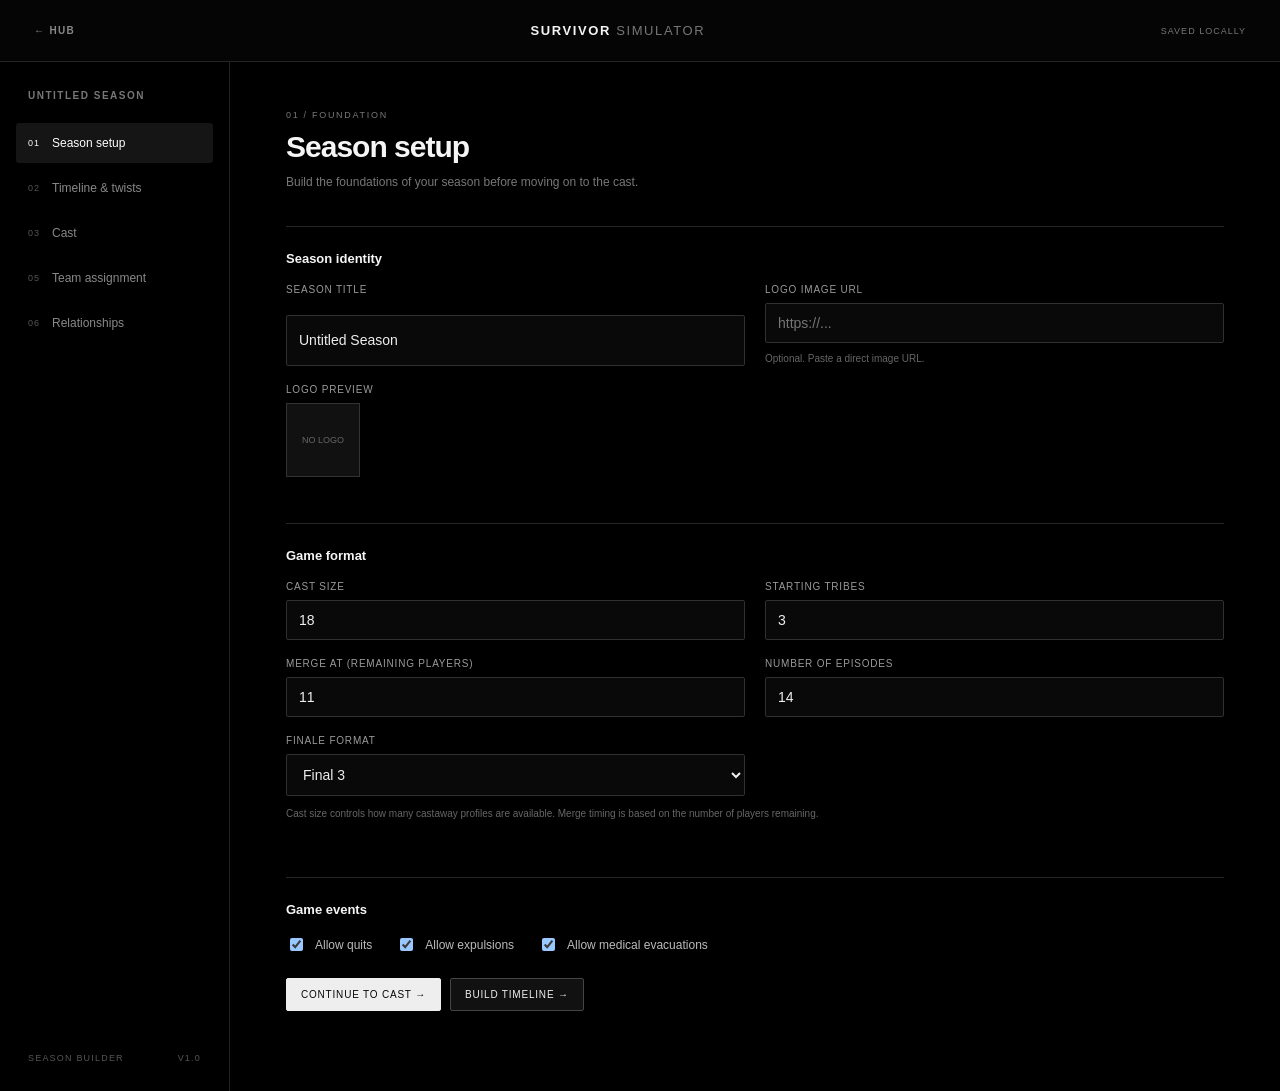
==== survivor/index.html @ be2904bc "Remove archetype editor navigation" ====
<!doctype html>
<html lang="en">
<head>
  <meta charset="utf-8">
  <meta name="viewport" content="width=device-width, initial-scale=1">
  <meta name="theme-color" content="#000000"> 
  <title>Survivor Simulator</title>
  <link rel="stylesheet" href="styles.css">
</head>
<body>
  <div class="app-shell">
    <header class="topbar">
      <a class="back-link" href="../index.html">← HUB</a>
      <div class="brand">SURVIVOR <span>SIMULATOR</span></div>
      <div class="save-state" id="save-state">SAVED LOCALLY</div>
    </header>
    <div class="workspace">
      <aside class="sidebar">
        <div class="season-mini" id="season-mini">NEW SEASON</div>
        <nav id="navigation" aria-label="Season setup">
          <button class="nav-item active" data-page="setup"><span>01</span> Season setup</button>
          <button class="nav-item" data-page="timeline"><span>02</span> Timeline & twists</button>
          <button class="nav-item" data-page="cast"><span>03</span> Cast</button>
          <button class="nav-item" data-page="teams"><span>05</span> Team assignment</button>
          <button class="nav-item" data-page="relationships"><span>06</span> Relationships</button>
        </nav>
        <div class="sidebar-foot">SEASON BUILDER <span>V1.0</span></div>
      </aside>
      <main class="main-content">
        <div id="page-content"></div>
      </main>
    </div>
  </div>
  <script src="app.js"></script>
</body>
</html>
---- survivor/styles.css ----
*{box-sizing:border-box} :root{color-scheme:dark;font-family:Arial,Helvetica,sans-serif;background:#000;color:#f5f5f5;font-synthesis:none}  body{margin:0;min-height:100vh;background:#000;color:#f5f5f5;font-size:14px}button,input,select,textarea{font:inherit}button{cursor:pointer}.app-shell{min-height:100vh}.topbar{height:62px;border-bottom:1px solid #242424;display:flex;align-items:center;justify-content:space-between;padding:0 34px;position:sticky;top:0;background:#050505;z-index:5}.back-link{color:#888;text-decoration:none;font-size:10px;letter-spacing:1.3px;font-weight:700}.back-link:hover{color:#fff}.brand{font-weight:800;letter-spacing:1.6px;font-size:13px}.brand span{color:#777;font-weight:500}.save-state{font-size:9px;letter-spacing:1px;color:#777}.workspace{display:grid;grid-template-columns:230px minmax(0,1fr);min-height:calc(100vh - 62px)}.sidebar{border-right:1px solid #222;padding:28px 16px;display:flex;flex-direction:column;min-height:calc(100vh - 62px)}.season-mini{padding:0 12px 22px;color:#777;font-size:10px;letter-spacing:1.5px;font-weight:700;overflow-wrap:anywhere}#navigation{display:grid;gap:5px}.nav-item{border:0;background:transparent;color:#888;text-align:left;padding:13px 12px;font-size:12px;display:flex;align-items:center;gap:12px;border-radius:3px}.nav-item span{font-size:9px;color:#555;letter-spacing:1px}.nav-item:hover,.nav-item.active{background:#151515;color:#fff}.nav-item.active span{color:#fff}.sidebar-foot{margin-top:auto;padding:24px 12px 0;color:#555;font-size:9px;letter-spacing:1.2px;display:flex;justify-content:space-between}.main-content{width:min(100%,1100px);padding:48px 56px 80px;margin:0 auto}.page-heading{display:flex;justify-content:space-between;align-items:flex-end;gap:20px;margin-bottom:34px}.eyebrow{font-size:9px;letter-spacing:1.7px;color:#777;text-transform:uppercase;margin-bottom:10px}.page-heading h1{font-size:30px;letter-spacing:-1px;margin:0;font-weight:700}.page-heading p{color:#777;margin:9px 0 0;font-size:12px;line-height:1.6}.section{border-top:1px solid #252525;padding:24px 0;margin-top:22px}.section-head{display:flex;justify-content:space-between;align-items:center;gap:16px;margin-bottom:18px}.section-head h2{font-size:13px;margin:0;font-weight:700}.section-head p{font-size:11px;color:#777;margin:5px 0 0}.field-grid{display:grid;grid-template-columns:repeat(2,minmax(0,1fr));gap:18px 20px}.field{display:grid;gap:8px;min-width:0}.field.full{grid-column:1/-1}.field label,.field-label{font-size:10px;letter-spacing:.8px;color:#999;text-transform:uppercase}.field input,.field select,.field textarea,.inline-input{width:100%;background:#090909;border:1px solid #303030;border-radius:2px;padding:11px 12px;color:#eee;outline:none;min-width:0}.field input:focus,.field select:focus,.field textarea:focus,.inline-input:focus{border-color:#888}.field input[type=checkbox]{width:15px;height:15px;accent-color:#fff}.field textarea{min-height:78px;resize:vertical}.hint{color:#666;font-size:10px;line-height:1.5}.check-row{display:flex;align-items:center;gap:9px;color:#bbb;font-size:12px}.check-list{display:flex;flex-wrap:wrap;gap:16px 24px}.btn{border:1px solid #444;background:#111;color:#eee;padding:10px 14px;border-radius:2px;font-size:10px;letter-spacing:.8px;text-transform:uppercase}.btn:hover{background:#222;border-color:#777}.btn.primary{background:#eee;color:#080808;border-color:#eee}.btn.primary:hover{background:#ccc}.btn.subtle{background:transparent;color:#aaa}.btn.danger{color:#d0a0a0;border-color:#553333}.btn:disabled{opacity:.35;cursor:not-allowed}.button-row{display:flex;gap:9px;flex-wrap:wrap}.stat-grid{display:grid;grid-template-columns:repeat(4,minmax(0,1fr));gap:10px}.stat-card{border:1px solid #292929;background:#090909;padding:13px}.stat-card strong{display:block;font-size:20px;margin-bottom:5px}.stat-card span{font-size:9px;color:#777;letter-spacing:1px;text-transform:uppercase}.locked{border:1px dashed #333;color:#666;padding:15px;font-size:11px;display:flex;justify-content:space-between;align-items:center}.locked b{font-size:9px;letter-spacing:1px;color:#777}.episode-list{display:grid;gap:12px}.episode-card,.player-card,.alliance-card,.archetype-card{border:1px solid #292929;background:#080808;padding:18px}.episode-top{display:flex;justify-content:space-between;align-items:center;gap:15px;margin-bottom:14px}.episode-top strong{font-size:13px}.episode-top span{font-size:9px;color:#777;letter-spacing:1px}.twist-list{display:flex;flex-wrap:wrap;gap:7px;margin-top:12px}.twist-chip{font-size:10px;padding:7px 9px;border:1px solid #393939;color:#ccc;display:flex;align-items:center;gap:8px}.twist-chip button{border:0;background:none;color:#888;padding:0;font-size:13px}.cast-grid{display:grid;grid-template-columns:repeat(2,minmax(0,1fr));gap:12px}.player-card{min-width:0}.player-card-head{display:flex;justify-content:space-between;align-items:center;margin-bottom:14px}.player-card-head strong{font-size:12px}.player-fields{display:grid;grid-template-columns:1fr 1fr;gap:12px}.player-fields .field{gap:6px}.player-fields .field label{font-size:9px}.player-fields input,.player-fields select{padding:9px;font-size:11px}.player-preview{display:flex;align-items:center;gap:10px;margin-bottom:14px}.avatar{width:42px;height:42px;border:1px solid #333;background:#141414;object-fit:cover;border-radius:2px;display:grid;place-items:center;color:#666;font-size:10px}.player-preview small{color:#777;font-size:10px}.archetype-grid{display:grid;grid-template-columns:repeat(2,minmax(0,1fr));gap:12px}.archetype-card h3{font-size:13px;margin:0 0 7px}.archetype-card p{font-size:11px;line-height:1.5;color:#888;margin:0 0 12px}.class-tag{font-size:9px;letter-spacing:1px;color:#aaa;text-transform:uppercase}.stats{display:grid;grid-template-columns:repeat(4,1fr);gap:7px;margin-top:14px}.stat-input{display:grid;gap:5px}.stat-input label{font-size:8px;color:#777;text-transform:uppercase}.stat-input input{width:100%;background:#111;border:1px solid #333;color:#eee;padding:7px;font-size:10px}.team-grid{display:grid;grid-template-columns:repeat(3,minmax(0,1fr));gap:12px}.team-card{border:1px solid #292929;padding:15px;background:#090909}.team-swatch{height:7px;margin:-15px -15px 14px}.team-card .field{margin-top:10px}.team-card .field input{padding:9px;font-size:11px}.team-members{font-size:10px;color:#777;line-height:1.7;margin-top:10px}.team-preview{display:grid;grid-template-columns:repeat(3,minmax(0,1fr));gap:10px}.team-preview-item{padding:12px;background:#0a0a0a;border:1px solid #292929}.team-preview-item strong{display:block;font-size:11px;margin-bottom:7px}.team-preview-item span{font-size:10px;color:#888}.table-wrap{overflow-x:auto;border:1px solid #292929}.relationship-table{border-collapse:collapse;width:100%;min-width:600px}.relationship-table th,.relationship-table td{border-bottom:1px solid #252525;border-right:1px solid #252525;padding:9px;text-align:center;font-size:10px}.relationship-table th{color:#888;font-weight:600;background:#0b0b0b}.relationship-table th:first-child{text-align:left;position:sticky;left:0}.relationship-table td:first-child{text-align:left;color:#ddd;background:#080808;position:sticky;left:0}.relationship-table select{width:100%;min-width:95px;background:#111;border:1px solid #333;color:#ddd;padding:7px;font-size:10px}.alliance-list{display:grid;gap:12px}.alliance-card .field-grid{gap:12px}.member-strengths{display:grid;grid-template-columns:repeat(2,minmax(0,1fr));gap:9px;margin-top:12px}.member-strengths label{font-size:10px;color:#aaa;display:flex;align-items:center;justify-content:space-between;gap:8px}.member-strengths select{background:#111;border:1px solid #333;color:#eee;padding:7px}.empty-state{padding:28px;text-align:center;color:#666;border:1px dashed #333;font-size:11px}.inline-note{font-size:10px;color:#777;line-height:1.6}.logo-preview{width:74px;height:74px;border:1px solid #333;background:#111;display:grid;place-items:center;overflow:hidden;color:#666;font-size:9px}.logo-preview img{width:100%;height:100%;object-fit:cover}.hidden{display:none!important}@media(max-width:850px){.workspace{grid-template-columns:1fr}.sidebar{min-height:auto;border-right:0;border-bottom:1px solid #222;padding:14px}.season-mini,.sidebar-foot{display:none}#navigation{display:flex;overflow-x:auto;gap:5px}.nav-item{white-space:nowrap;padding:10px}.nav-item span{display:none}.main-content{padding:32px 22px 60px}.team-grid,.team-preview{grid-template-columns:repeat(2,minmax(0,1fr))}}@media(max-width:560px){.topbar{padding:0 16px}.main-content{padding:28px 16px 50px}.page-heading{align-items:flex-start;flex-direction:column}.page-heading h1{font-size:25px}.field-grid,.cast-grid,.archetype-grid{grid-template-columns:1fr}.field.full{grid-column:auto}.team-grid,.team-preview{grid-template-columns:1fr}.stat-grid{grid-template-columns:repeat(2,1fr)}.player-fields{grid-template-columns:1fr 1fr}.stats{grid-template-columns:repeat(2,1fr)}}
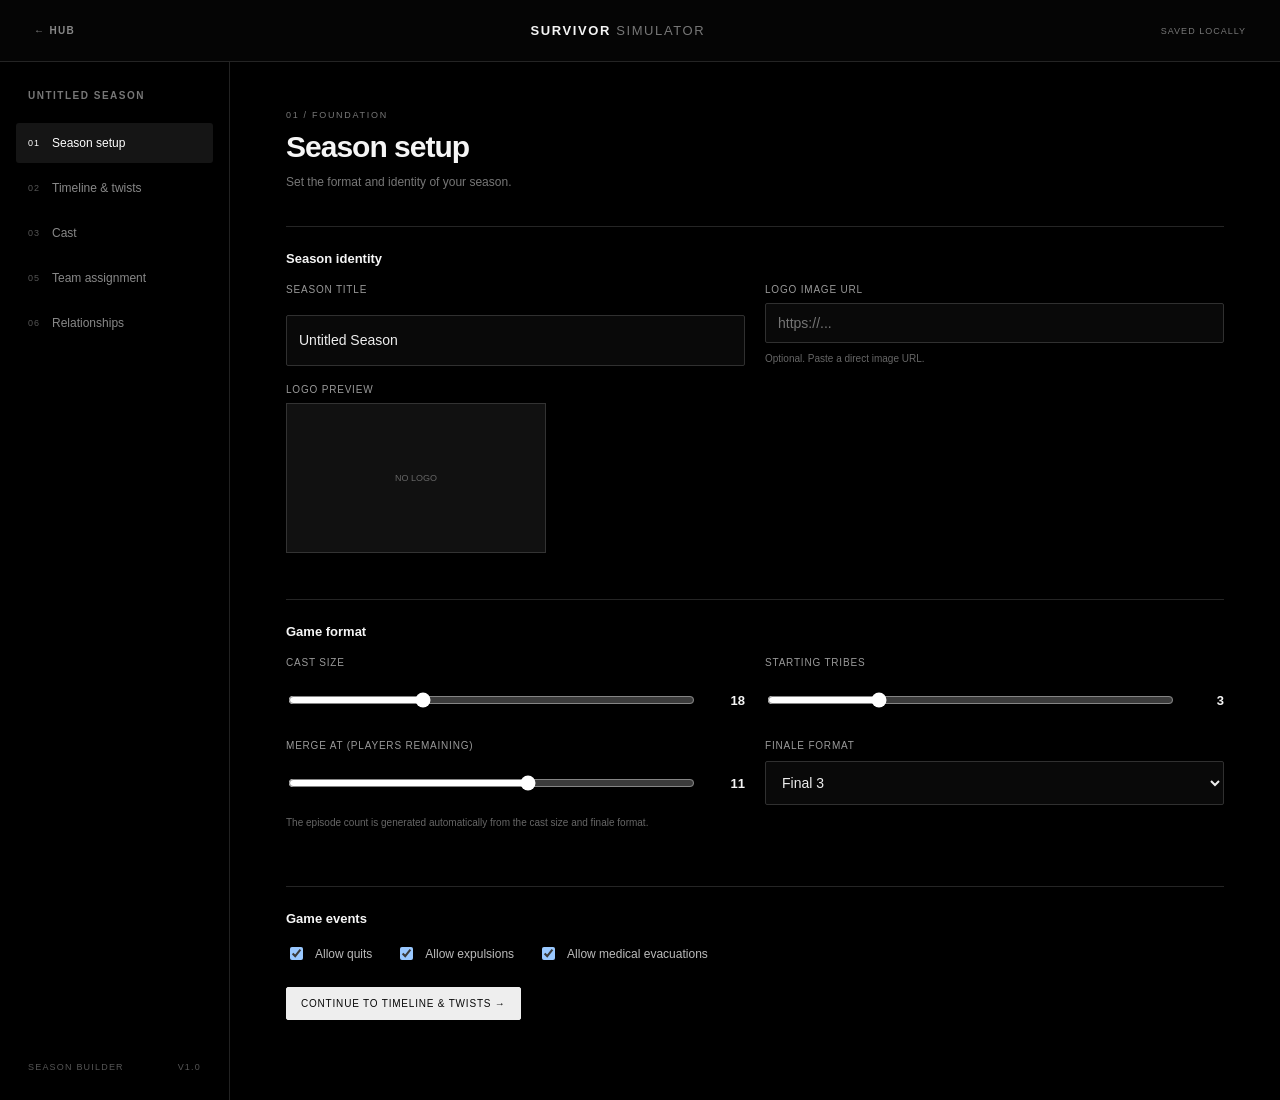
==== commit 6faf8af5: "Update index.html" ====
--- a/survivor/index.html
+++ b/survivor/index.html
@@ -1,5 +1,5 @@
 <!doctype html>
-<html lang="en">
+<html lang="en"> 
 <head>
   <meta charset="utf-8">
   <meta name="viewport" content="width=device-width, initial-scale=1">
--- a/survivor/styles.css
+++ b/survivor/styles.css
@@ -1 +1,5 @@
 *{box-sizing:border-box} :root{color-scheme:dark;font-family:Arial,Helvetica,sans-serif;background:#000;color:#f5f5f5;font-synthesis:none}  body{margin:0;min-height:100vh;background:#000;color:#f5f5f5;font-size:14px}button,input,select,textarea{font:inherit}button{cursor:pointer}.app-shell{min-height:100vh}.topbar{height:62px;border-bottom:1px solid #242424;display:flex;align-items:center;justify-content:space-between;padding:0 34px;position:sticky;top:0;background:#050505;z-index:5}.back-link{color:#888;text-decoration:none;font-size:10px;letter-spacing:1.3px;font-weight:700}.back-link:hover{color:#fff}.brand{font-weight:800;letter-spacing:1.6px;font-size:13px}.brand span{color:#777;font-weight:500}.save-state{font-size:9px;letter-spacing:1px;color:#777}.workspace{display:grid;grid-template-columns:230px minmax(0,1fr);min-height:calc(100vh - 62px)}.sidebar{border-right:1px solid #222;padding:28px 16px;display:flex;flex-direction:column;min-height:calc(100vh - 62px)}.season-mini{padding:0 12px 22px;color:#777;font-size:10px;letter-spacing:1.5px;font-weight:700;overflow-wrap:anywhere}#navigation{display:grid;gap:5px}.nav-item{border:0;background:transparent;color:#888;text-align:left;padding:13px 12px;font-size:12px;display:flex;align-items:center;gap:12px;border-radius:3px}.nav-item span{font-size:9px;color:#555;letter-spacing:1px}.nav-item:hover,.nav-item.active{background:#151515;color:#fff}.nav-item.active span{color:#fff}.sidebar-foot{margin-top:auto;padding:24px 12px 0;color:#555;font-size:9px;letter-spacing:1.2px;display:flex;justify-content:space-between}.main-content{width:min(100%,1100px);padding:48px 56px 80px;margin:0 auto}.page-heading{display:flex;justify-content:space-between;align-items:flex-end;gap:20px;margin-bottom:34px}.eyebrow{font-size:9px;letter-spacing:1.7px;color:#777;text-transform:uppercase;margin-bottom:10px}.page-heading h1{font-size:30px;letter-spacing:-1px;margin:0;font-weight:700}.page-heading p{color:#777;margin:9px 0 0;font-size:12px;line-height:1.6}.section{border-top:1px solid #252525;padding:24px 0;margin-top:22px}.section-head{display:flex;justify-content:space-between;align-items:center;gap:16px;margin-bottom:18px}.section-head h2{font-size:13px;margin:0;font-weight:700}.section-head p{font-size:11px;color:#777;margin:5px 0 0}.field-grid{display:grid;grid-template-columns:repeat(2,minmax(0,1fr));gap:18px 20px}.field{display:grid;gap:8px;min-width:0}.field.full{grid-column:1/-1}.field label,.field-label{font-size:10px;letter-spacing:.8px;color:#999;text-transform:uppercase}.field input,.field select,.field textarea,.inline-input{width:100%;background:#090909;border:1px solid #303030;border-radius:2px;padding:11px 12px;color:#eee;outline:none;min-width:0}.field input:focus,.field select:focus,.field textarea:focus,.inline-input:focus{border-color:#888}.field input[type=checkbox]{width:15px;height:15px;accent-color:#fff}.field textarea{min-height:78px;resize:vertical}.hint{color:#666;font-size:10px;line-height:1.5}.check-row{display:flex;align-items:center;gap:9px;color:#bbb;font-size:12px}.check-list{display:flex;flex-wrap:wrap;gap:16px 24px}.btn{border:1px solid #444;background:#111;color:#eee;padding:10px 14px;border-radius:2px;font-size:10px;letter-spacing:.8px;text-transform:uppercase}.btn:hover{background:#222;border-color:#777}.btn.primary{background:#eee;color:#080808;border-color:#eee}.btn.primary:hover{background:#ccc}.btn.subtle{background:transparent;color:#aaa}.btn.danger{color:#d0a0a0;border-color:#553333}.btn:disabled{opacity:.35;cursor:not-allowed}.button-row{display:flex;gap:9px;flex-wrap:wrap}.stat-grid{display:grid;grid-template-columns:repeat(4,minmax(0,1fr));gap:10px}.stat-card{border:1px solid #292929;background:#090909;padding:13px}.stat-card strong{display:block;font-size:20px;margin-bottom:5px}.stat-card span{font-size:9px;color:#777;letter-spacing:1px;text-transform:uppercase}.locked{border:1px dashed #333;color:#666;padding:15px;font-size:11px;display:flex;justify-content:space-between;align-items:center}.locked b{font-size:9px;letter-spacing:1px;color:#777}.episode-list{display:grid;gap:12px}.episode-card,.player-card,.alliance-card,.archetype-card{border:1px solid #292929;background:#080808;padding:18px}.episode-top{display:flex;justify-content:space-between;align-items:center;gap:15px;margin-bottom:14px}.episode-top strong{font-size:13px}.episode-top span{font-size:9px;color:#777;letter-spacing:1px}.twist-list{display:flex;flex-wrap:wrap;gap:7px;margin-top:12px}.twist-chip{font-size:10px;padding:7px 9px;border:1px solid #393939;color:#ccc;display:flex;align-items:center;gap:8px}.twist-chip button{border:0;background:none;color:#888;padding:0;font-size:13px}.cast-grid{display:grid;grid-template-columns:repeat(2,minmax(0,1fr));gap:12px}.player-card{min-width:0}.player-card-head{display:flex;justify-content:space-between;align-items:center;margin-bottom:14px}.player-card-head strong{font-size:12px}.player-fields{display:grid;grid-template-columns:1fr 1fr;gap:12px}.player-fields .field{gap:6px}.player-fields .field label{font-size:9px}.player-fields input,.player-fields select{padding:9px;font-size:11px}.player-preview{display:flex;align-items:center;gap:10px;margin-bottom:14px}.avatar{width:42px;height:42px;border:1px solid #333;background:#141414;object-fit:cover;border-radius:2px;display:grid;place-items:center;color:#666;font-size:10px}.player-preview small{color:#777;font-size:10px}.archetype-grid{display:grid;grid-template-columns:repeat(2,minmax(0,1fr));gap:12px}.archetype-card h3{font-size:13px;margin:0 0 7px}.archetype-card p{font-size:11px;line-height:1.5;color:#888;margin:0 0 12px}.class-tag{font-size:9px;letter-spacing:1px;color:#aaa;text-transform:uppercase}.stats{display:grid;grid-template-columns:repeat(4,1fr);gap:7px;margin-top:14px}.stat-input{display:grid;gap:5px}.stat-input label{font-size:8px;color:#777;text-transform:uppercase}.stat-input input{width:100%;background:#111;border:1px solid #333;color:#eee;padding:7px;font-size:10px}.team-grid{display:grid;grid-template-columns:repeat(3,minmax(0,1fr));gap:12px}.team-card{border:1px solid #292929;padding:15px;background:#090909}.team-swatch{height:7px;margin:-15px -15px 14px}.team-card .field{margin-top:10px}.team-card .field input{padding:9px;font-size:11px}.team-members{font-size:10px;color:#777;line-height:1.7;margin-top:10px}.team-preview{display:grid;grid-template-columns:repeat(3,minmax(0,1fr));gap:10px}.team-preview-item{padding:12px;background:#0a0a0a;border:1px solid #292929}.team-preview-item strong{display:block;font-size:11px;margin-bottom:7px}.team-preview-item span{font-size:10px;color:#888}.table-wrap{overflow-x:auto;border:1px solid #292929}.relationship-table{border-collapse:collapse;width:100%;min-width:600px}.relationship-table th,.relationship-table td{border-bottom:1px solid #252525;border-right:1px solid #252525;padding:9px;text-align:center;font-size:10px}.relationship-table th{color:#888;font-weight:600;background:#0b0b0b}.relationship-table th:first-child{text-align:left;position:sticky;left:0}.relationship-table td:first-child{text-align:left;color:#ddd;background:#080808;position:sticky;left:0}.relationship-table select{width:100%;min-width:95px;background:#111;border:1px solid #333;color:#ddd;padding:7px;font-size:10px}.alliance-list{display:grid;gap:12px}.alliance-card .field-grid{gap:12px}.member-strengths{display:grid;grid-template-columns:repeat(2,minmax(0,1fr));gap:9px;margin-top:12px}.member-strengths label{font-size:10px;color:#aaa;display:flex;align-items:center;justify-content:space-between;gap:8px}.member-strengths select{background:#111;border:1px solid #333;color:#eee;padding:7px}.empty-state{padding:28px;text-align:center;color:#666;border:1px dashed #333;font-size:11px}.inline-note{font-size:10px;color:#777;line-height:1.6}.logo-preview{width:74px;height:74px;border:1px solid #333;background:#111;display:grid;place-items:center;overflow:hidden;color:#666;font-size:9px}.logo-preview img{width:100%;height:100%;object-fit:cover}.hidden{display:none!important}@media(max-width:850px){.workspace{grid-template-columns:1fr}.sidebar{min-height:auto;border-right:0;border-bottom:1px solid #222;padding:14px}.season-mini,.sidebar-foot{display:none}#navigation{display:flex;overflow-x:auto;gap:5px}.nav-item{white-space:nowrap;padding:10px}.nav-item span{display:none}.main-content{padding:32px 22px 60px}.team-grid,.team-preview{grid-template-columns:repeat(2,minmax(0,1fr))}}@media(max-width:560px){.topbar{padding:0 16px}.main-content{padding:28px 16px 50px}.page-heading{align-items:flex-start;flex-direction:column}.page-heading h1{font-size:25px}.field-grid,.cast-grid,.archetype-grid{grid-template-columns:1fr}.field.full{grid-column:auto}.team-grid,.team-preview{grid-template-columns:1fr}.stat-grid{grid-template-columns:repeat(2,1fr)}.player-fields{grid-template-columns:1fr 1fr}.stats{grid-template-columns:repeat(2,1fr)}}
+
+/* Season builder refinements */
+.range-field{display:grid;gap:10px}.range-line{display:flex;align-items:center;gap:14px}.range-line input[type=range]{flex:1;min-width:0;accent-color:#fff}.range-value{min-width:34px;text-align:right;font-size:13px;font-weight:700}.logo-preview{width:min(100%,260px);height:150px;padding:8px}.logo-preview img{width:100%;height:100%;object-fit:contain}.episode-card{padding:14px}.episode-top{margin:0}.episode-twists{margin-top:12px}.twist-toggle{border:1px solid #383838;background:#111;color:#ddd;padding:8px 11px;font-size:10px}.twist-toggle[aria-expanded=true]{background:#eee;color:#111}.twist-picker{display:flex;flex-wrap:wrap;gap:7px;padding-top:11px}.twist-option{border:1px solid #3a3a3a;background:#090909;color:#aaa;padding:8px 10px;font-size:10px}.twist-option.selected{background:#eee;color:#111;border-color:#eee}.twist-option:disabled{opacity:.3}.relationship-table{min-width:0;table-layout:fixed}.relationship-table th,.relationship-table td{padding:6px 4px}.relationship-table th:first-child,.relationship-table td:first-child{width:110px}.relationship-cell{width:100%;height:30px;border:1px solid transparent;border-radius:3px;color:#111;font-size:9px;font-weight:700;cursor:pointer}.relationship-cell:disabled{opacity:.2;cursor:default}.relationship-cell:hover{outline:1px solid #fff}.relationship-legend{display:flex;gap:12px;flex-wrap:wrap;margin:12px 0;color:#888;font-size:10px}.legend-dot{display:inline-block;width:8px;height:8px;border-radius:50%;margin-right:5px}.rel-backdrop{position:fixed;inset:0;background:#000b;z-index:20;display:grid;place-items:center;padding:18px}.rel-menu{width:min(100%,390px);background:#0b0b0b;border:1px solid #444;padding:20px;box-shadow:0 15px 60px #000}.rel-menu h3{font-size:15px;margin:0 0 5px}.rel-menu p{font-size:11px;color:#888;margin:0 0 16px}.rel-options{display:grid;grid-template-columns:1fr 1fr;gap:8px}.rel-choice{padding:11px 9px;border:1px solid #333;background:#111;color:#ddd;text-align:left;font-size:11px}.rel-choice.active{border-color:#fff}.rel-choice small{display:block;color:#888;font-size:9px;margin-top:4px}.rel-clear{margin-top:12px;width:100%}.timeline-footer{display:flex;justify-content:flex-end;margin-top:18px}.hidden{display:none!important}
+@media(max-width:700px){.relationship-table th:first-child,.relationship-table td:first-child{width:76px}.relationship-cell{height:26px;font-size:8px}.relationship-table th,.relationship-table td{padding:3px 2px}}
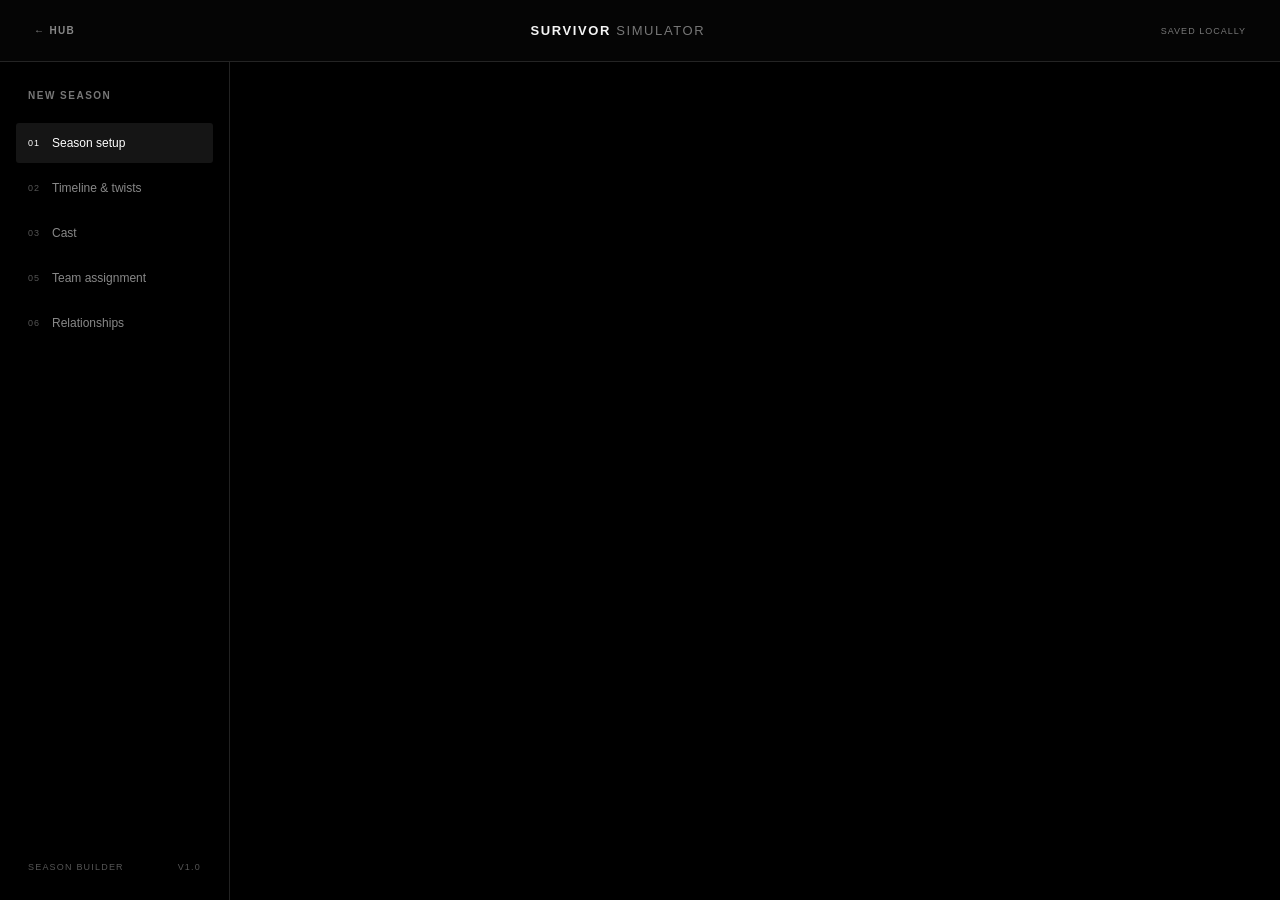
==== commit f245099b: "Load Survivor modular application" ====
--- a/survivor/index.html
+++ b/survivor/index.html
@@ -5,7 +5,7 @@
   <meta name="viewport" content="width=device-width, initial-scale=1">
   <meta name="theme-color" content="#000000"> 
   <title>Survivor Simulator</title>
-  <link rel="stylesheet" href="styles.css">
+  <link rel="stylesheet" href="styles/main.css">
 </head>
 <body>
   <div class="app-shell">
@@ -31,6 +31,6 @@
       </main>
     </div>
   </div>
-  <script src="app.js"></script>
+  <script type="module" src="js/app.js"></script>
 </body>
 </html>
--- a/survivor/styles/main.css
+++ b/survivor/styles/main.css
@@ -0,0 +1,5 @@
+*{box-sizing:border-box} :root{color-scheme:dark;font-family:Arial,Helvetica,sans-serif;background:#000;color:#f5f5f5;font-synthesis:none}  body{margin:0;min-height:100vh;background:#000;color:#f5f5f5;font-size:14px}button,input,select,textarea{font:inherit}button{cursor:pointer}.app-shell{min-height:100vh}.topbar{height:62px;border-bottom:1px solid #242424;display:flex;align-items:center;justify-content:space-between;padding:0 34px;position:sticky;top:0;background:#050505;z-index:5}.back-link{color:#888;text-decoration:none;font-size:10px;letter-spacing:1.3px;font-weight:700}.back-link:hover{color:#fff}.brand{font-weight:800;letter-spacing:1.6px;font-size:13px}.brand span{color:#777;font-weight:500}.save-state{font-size:9px;letter-spacing:1px;color:#777}.workspace{display:grid;grid-template-columns:230px minmax(0,1fr);min-height:calc(100vh - 62px)}.sidebar{border-right:1px solid #222;padding:28px 16px;display:flex;flex-direction:column;min-height:calc(100vh - 62px)}.season-mini{padding:0 12px 22px;color:#777;font-size:10px;letter-spacing:1.5px;font-weight:700;overflow-wrap:anywhere}#navigation{display:grid;gap:5px}.nav-item{border:0;background:transparent;color:#888;text-align:left;padding:13px 12px;font-size:12px;display:flex;align-items:center;gap:12px;border-radius:3px}.nav-item span{font-size:9px;color:#555;letter-spacing:1px}.nav-item:hover,.nav-item.active{background:#151515;color:#fff}.nav-item.active span{color:#fff}.sidebar-foot{margin-top:auto;padding:24px 12px 0;color:#555;font-size:9px;letter-spacing:1.2px;display:flex;justify-content:space-between}.main-content{width:min(100%,1100px);padding:48px 56px 80px;margin:0 auto}.page-heading{display:flex;justify-content:space-between;align-items:flex-end;gap:20px;margin-bottom:34px}.eyebrow{font-size:9px;letter-spacing:1.7px;color:#777;text-transform:uppercase;margin-bottom:10px}.page-heading h1{font-size:30px;letter-spacing:-1px;margin:0;font-weight:700}.page-heading p{color:#777;margin:9px 0 0;font-size:12px;line-height:1.6}.section{border-top:1px solid #252525;padding:24px 0;margin-top:22px}.section-head{display:flex;justify-content:space-between;align-items:center;gap:16px;margin-bottom:18px}.section-head h2{font-size:13px;margin:0;font-weight:700}.section-head p{font-size:11px;color:#777;margin:5px 0 0}.field-grid{display:grid;grid-template-columns:repeat(2,minmax(0,1fr));gap:18px 20px}.field{display:grid;gap:8px;min-width:0}.field.full{grid-column:1/-1}.field label,.field-label{font-size:10px;letter-spacing:.8px;color:#999;text-transform:uppercase}.field input,.field select,.field textarea,.inline-input{width:100%;background:#090909;border:1px solid #303030;border-radius:2px;padding:11px 12px;color:#eee;outline:none;min-width:0}.field input:focus,.field select:focus,.field textarea:focus,.inline-input:focus{border-color:#888}.field input[type=checkbox]{width:15px;height:15px;accent-color:#fff}.field textarea{min-height:78px;resize:vertical}.hint{color:#666;font-size:10px;line-height:1.5}.check-row{display:flex;align-items:center;gap:9px;color:#bbb;font-size:12px}.check-list{display:flex;flex-wrap:wrap;gap:16px 24px}.btn{border:1px solid #444;background:#111;color:#eee;padding:10px 14px;border-radius:2px;font-size:10px;letter-spacing:.8px;text-transform:uppercase}.btn:hover{background:#222;border-color:#777}.btn.primary{background:#eee;color:#080808;border-color:#eee}.btn.primary:hover{background:#ccc}.btn.subtle{background:transparent;color:#aaa}.btn.danger{color:#d0a0a0;border-color:#553333}.btn:disabled{opacity:.35;cursor:not-allowed}.button-row{display:flex;gap:9px;flex-wrap:wrap}.stat-grid{display:grid;grid-template-columns:repeat(4,minmax(0,1fr));gap:10px}.stat-card{border:1px solid #292929;background:#090909;padding:13px}.stat-card strong{display:block;font-size:20px;margin-bottom:5px}.stat-card span{font-size:9px;color:#777;letter-spacing:1px;text-transform:uppercase}.locked{border:1px dashed #333;color:#666;padding:15px;font-size:11px;display:flex;justify-content:space-between;align-items:center}.locked b{font-size:9px;letter-spacing:1px;color:#777}.episode-list{display:grid;gap:12px}.episode-card,.player-card,.alliance-card,.archetype-card{border:1px solid #292929;background:#080808;padding:18px}.episode-top{display:flex;justify-content:space-between;align-items:center;gap:15px;margin-bottom:14px}.episode-top strong{font-size:13px}.episode-top span{font-size:9px;color:#777;letter-spacing:1px}.twist-list{display:flex;flex-wrap:wrap;gap:7px;margin-top:12px}.twist-chip{font-size:10px;padding:7px 9px;border:1px solid #393939;color:#ccc;display:flex;align-items:center;gap:8px}.twist-chip button{border:0;background:none;color:#888;padding:0;font-size:13px}.cast-grid{display:grid;grid-template-columns:repeat(2,minmax(0,1fr));gap:12px}.player-card{min-width:0}.player-card-head{display:flex;justify-content:space-between;align-items:center;margin-bottom:14px}.player-card-head strong{font-size:12px}.player-fields{display:grid;grid-template-columns:1fr 1fr;gap:12px}.player-fields .field{gap:6px}.player-fields .field label{font-size:9px}.player-fields input,.player-fields select{padding:9px;font-size:11px}.player-preview{display:flex;align-items:center;gap:10px;margin-bottom:14px}.avatar{width:42px;height:42px;border:1px solid #333;background:#141414;object-fit:cover;border-radius:2px;display:grid;place-items:center;color:#666;font-size:10px}.player-preview small{color:#777;font-size:10px}.archetype-grid{display:grid;grid-template-columns:repeat(2,minmax(0,1fr));gap:12px}.archetype-card h3{font-size:13px;margin:0 0 7px}.archetype-card p{font-size:11px;line-height:1.5;color:#888;margin:0 0 12px}.class-tag{font-size:9px;letter-spacing:1px;color:#aaa;text-transform:uppercase}.stats{display:grid;grid-template-columns:repeat(4,1fr);gap:7px;margin-top:14px}.stat-input{display:grid;gap:5px}.stat-input label{font-size:8px;color:#777;text-transform:uppercase}.stat-input input{width:100%;background:#111;border:1px solid #333;color:#eee;padding:7px;font-size:10px}.team-grid{display:grid;grid-template-columns:repeat(3,minmax(0,1fr));gap:12px}.team-card{border:1px solid #292929;padding:15px;background:#090909}.team-swatch{height:7px;margin:-15px -15px 14px}.team-card .field{margin-top:10px}.team-card .field input{padding:9px;font-size:11px}.team-members{font-size:10px;color:#777;line-height:1.7;margin-top:10px}.team-preview{display:grid;grid-template-columns:repeat(3,minmax(0,1fr));gap:10px}.team-preview-item{padding:12px;background:#0a0a0a;border:1px solid #292929}.team-preview-item strong{display:block;font-size:11px;margin-bottom:7px}.team-preview-item span{font-size:10px;color:#888}.table-wrap{overflow-x:auto;border:1px solid #292929}.relationship-table{border-collapse:collapse;width:100%;min-width:600px}.relationship-table th,.relationship-table td{border-bottom:1px solid #252525;border-right:1px solid #252525;padding:9px;text-align:center;font-size:10px}.relationship-table th{color:#888;font-weight:600;background:#0b0b0b}.relationship-table th:first-child{text-align:left;position:sticky;left:0}.relationship-table td:first-child{text-align:left;color:#ddd;background:#080808;position:sticky;left:0}.relationship-table select{width:100%;min-width:95px;background:#111;border:1px solid #333;color:#ddd;padding:7px;font-size:10px}.alliance-list{display:grid;gap:12px}.alliance-card .field-grid{gap:12px}.member-strengths{display:grid;grid-template-columns:repeat(2,minmax(0,1fr));gap:9px;margin-top:12px}.member-strengths label{font-size:10px;color:#aaa;display:flex;align-items:center;justify-content:space-between;gap:8px}.member-strengths select{background:#111;border:1px solid #333;color:#eee;padding:7px}.empty-state{padding:28px;text-align:center;color:#666;border:1px dashed #333;font-size:11px}.inline-note{font-size:10px;color:#777;line-height:1.6}.logo-preview{width:74px;height:74px;border:1px solid #333;background:#111;display:grid;place-items:center;overflow:hidden;color:#666;font-size:9px}.logo-preview img{width:100%;height:100%;object-fit:cover}.hidden{display:none!important}@media(max-width:850px){.workspace{grid-template-columns:1fr}.sidebar{min-height:auto;border-right:0;border-bottom:1px solid #222;padding:14px}.season-mini,.sidebar-foot{display:none}#navigation{display:flex;overflow-x:auto;gap:5px}.nav-item{white-space:nowrap;padding:10px}.nav-item span{display:none}.main-content{padding:32px 22px 60px}.team-grid,.team-preview{grid-template-columns:repeat(2,minmax(0,1fr))}}@media(max-width:560px){.topbar{padding:0 16px}.main-content{padding:28px 16px 50px}.page-heading{align-items:flex-start;flex-direction:column}.page-heading h1{font-size:25px}.field-grid,.cast-grid,.archetype-grid{grid-template-columns:1fr}.field.full{grid-column:auto}.team-grid,.team-preview{grid-template-columns:1fr}.stat-grid{grid-template-columns:repeat(2,1fr)}.player-fields{grid-template-columns:1fr 1fr}.stats{grid-template-columns:repeat(2,1fr)}}
+
+/* Season builder refinements */
+.range-field{display:grid;gap:10px}.range-line{display:flex;align-items:center;gap:14px}.range-line input[type=range]{flex:1;min-width:0;accent-color:#fff}.range-value{min-width:34px;text-align:right;font-size:13px;font-weight:700}.logo-preview{width:min(100%,260px);height:150px;padding:8px}.logo-preview img{width:100%;height:100%;object-fit:contain}.episode-card{padding:14px}.episode-top{margin:0}.episode-twists{margin-top:12px}.twist-toggle{border:1px solid #383838;background:#111;color:#ddd;padding:8px 11px;font-size:10px}.twist-toggle[aria-expanded=true]{background:#eee;color:#111}.twist-picker{display:flex;flex-wrap:wrap;gap:7px;padding-top:11px}.twist-option{border:1px solid #3a3a3a;background:#090909;color:#aaa;padding:8px 10px;font-size:10px}.twist-option.selected{background:#eee;color:#111;border-color:#eee}.twist-option:disabled{opacity:.3}.relationship-table{min-width:0;table-layout:fixed}.relationship-table th,.relationship-table td{padding:6px 4px}.relationship-table th:first-child,.relationship-table td:first-child{width:110px}.relationship-cell{width:100%;height:30px;border:1px solid transparent;border-radius:3px;color:#111;font-size:9px;font-weight:700;cursor:pointer}.relationship-cell:disabled{opacity:.2;cursor:default}.relationship-cell:hover{outline:1px solid #fff}.relationship-legend{display:flex;gap:12px;flex-wrap:wrap;margin:12px 0;color:#888;font-size:10px}.legend-dot{display:inline-block;width:8px;height:8px;border-radius:50%;margin-right:5px}.rel-backdrop{position:fixed;inset:0;background:#000b;z-index:20;display:grid;place-items:center;padding:18px}.rel-menu{width:min(100%,390px);background:#0b0b0b;border:1px solid #444;padding:20px;box-shadow:0 15px 60px #000}.rel-menu h3{font-size:15px;margin:0 0 5px}.rel-menu p{font-size:11px;color:#888;margin:0 0 16px}.rel-options{display:grid;grid-template-columns:1fr 1fr;gap:8px}.rel-choice{padding:11px 9px;border:1px solid #333;background:#111;color:#ddd;text-align:left;font-size:11px}.rel-choice.active{border-color:#fff}.rel-choice small{display:block;color:#888;font-size:9px;margin-top:4px}.rel-clear{margin-top:12px;width:100%}.timeline-footer{display:flex;justify-content:flex-end;margin-top:18px}.hidden{display:none!important}
+@media(max-width:700px){.relationship-table th:first-child,.relationship-table td:first-child{width:76px}.relationship-cell{height:26px;font-size:8px}.relationship-table th,.relationship-table td{padding:3px 2px}}
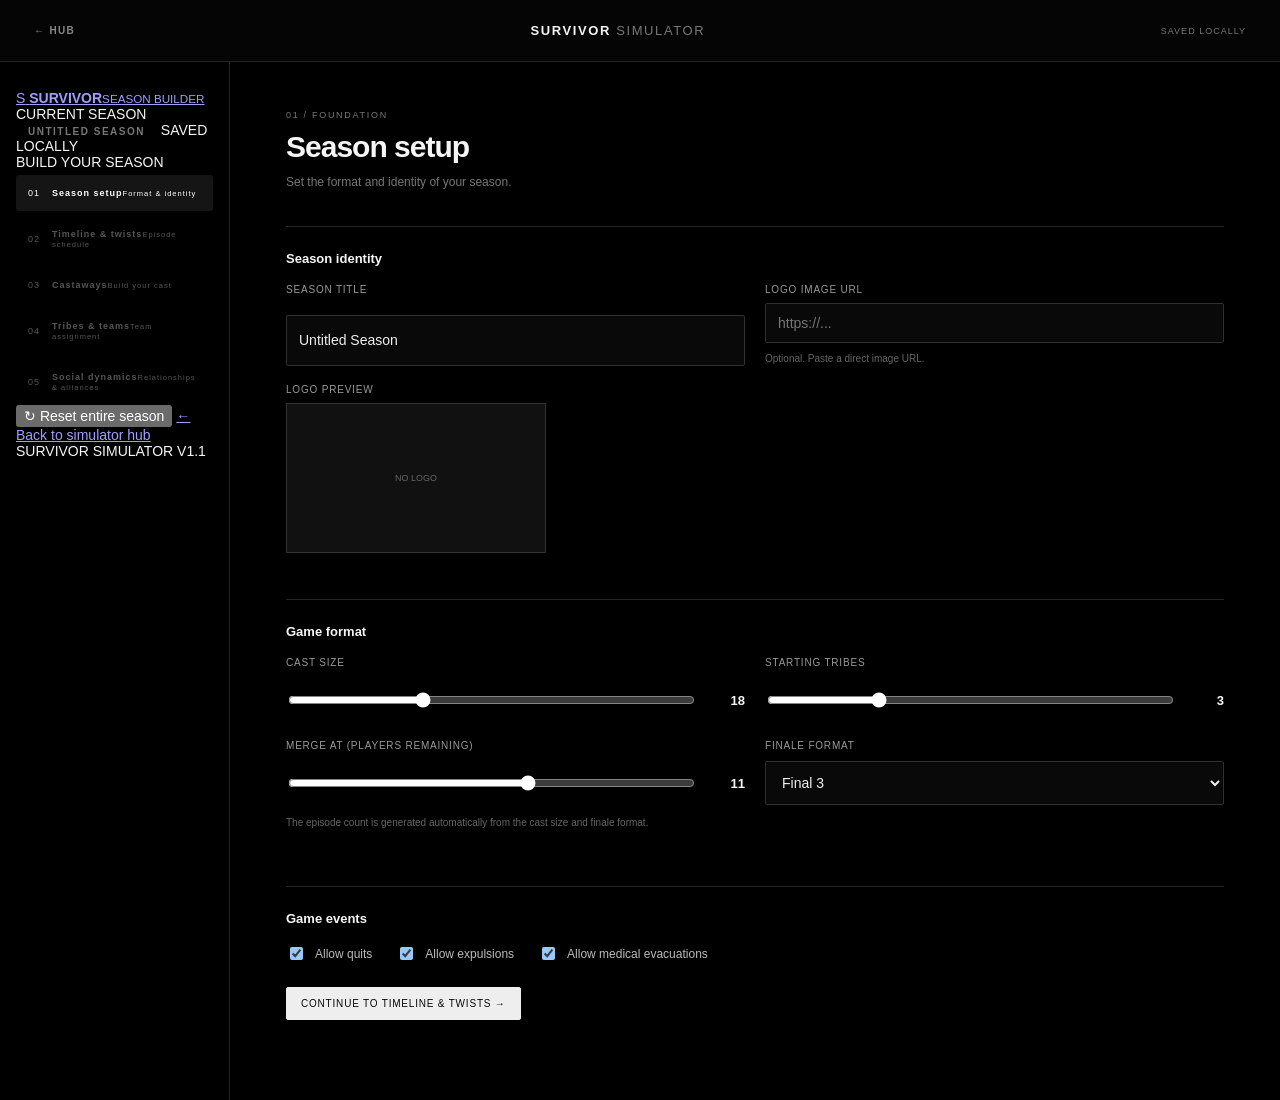
==== commit 245220a8: "Redesign Survivor sidebar navigation" ====
--- a/survivor/index.html
+++ b/survivor/index.html
@@ -3,28 +3,44 @@
 <head>
   <meta charset="utf-8">
   <meta name="viewport" content="width=device-width, initial-scale=1">
-  <meta name="theme-color" content="#000000"> 
+  <meta name="theme-color" content="#07130d"> 
   <title>Survivor Simulator</title>
   <link rel="stylesheet" href="styles/main.css">
+  <link rel="stylesheet" href="styles/layout.css">
+  <link rel="stylesheet" href="styles/components.css">
+  <link rel="stylesheet" href="styles/pages.css">
 </head>
 <body>
   <div class="app-shell">
     <header class="topbar">
       <a class="back-link" href="../index.html">← HUB</a>
       <div class="brand">SURVIVOR <span>SIMULATOR</span></div>
-      <div class="save-state" id="save-state">SAVED LOCALLY</div>
+      <div class="save-state" id="save-state"><i></i> SAVED LOCALLY</div>
     </header>
     <div class="workspace">
       <aside class="sidebar">
-        <div class="season-mini" id="season-mini">NEW SEASON</div>
-        <nav id="navigation" aria-label="Season setup">
-          <button class="nav-item active" data-page="setup"><span>01</span> Season setup</button>
-          <button class="nav-item" data-page="timeline"><span>02</span> Timeline & twists</button>
-          <button class="nav-item" data-page="cast"><span>03</span> Cast</button>
-          <button class="nav-item" data-page="teams"><span>05</span> Team assignment</button>
-          <button class="nav-item" data-page="relationships"><span>06</span> Relationships</button>
+        <a class="sidebar-brand" href="../index.html" aria-label="Back to Simulators Hub">
+          <span class="brand-mark">S</span>
+          <span><strong>SURVIVOR</strong><small>SEASON BUILDER</small></span>
+        </a>
+        <div class="season-panel">
+          <span class="sidebar-label">CURRENT SEASON</span>
+          <strong class="season-mini" id="season-mini">NEW SEASON</strong>
+          <span class="season-indicator"><i></i> SAVED LOCALLY</span>
+        </div>
+        <nav id="navigation" aria-label="Season builder">
+          <span class="nav-group-label">BUILD YOUR SEASON</span>
+          <button class="nav-item active" data-page="setup"><span class="nav-number">01</span><span class="nav-copy"><strong>Season setup</strong><small>Format & identity</small></span></button>
+          <button class="nav-item" data-page="timeline"><span class="nav-number">02</span><span class="nav-copy"><strong>Timeline & twists</strong><small>Episode schedule</small></span></button>
+          <button class="nav-item" data-page="cast"><span class="nav-number">03</span><span class="nav-copy"><strong>Castaways</strong><small>Build your cast</small></span></button>
+          <button class="nav-item" data-page="teams"><span class="nav-number">04</span><span class="nav-copy"><strong>Tribes & teams</strong><small>Team assignment</small></span></button>
+          <button class="nav-item" data-page="relationships"><span class="nav-number">05</span><span class="nav-copy"><strong>Social dynamics</strong><small>Relationships & alliances</small></span></button>
         </nav>
-        <div class="sidebar-foot">SEASON BUILDER <span>V1.0</span></div>
+        <div class="sidebar-bottom">
+          <button class="reset-season" type="button" data-reset-season><span>↻</span> Reset entire season</button>
+          <a class="hub-return" href="../index.html">← Back to simulator hub</a>
+          <div class="sidebar-version">SURVIVOR SIMULATOR <span>V1.1</span></div>
+        </div>
       </aside>
       <main class="main-content">
         <div id="page-content"></div>
--- a/survivor/styles/layout.css
+++ b/survivor/styles/layout.css
@@ -0,0 +1 @@
+/* App shell, navigation and page layout styles. */
--- a/survivor/styles/components.css
+++ b/survivor/styles/components.css
@@ -0,0 +1 @@
+/* Shared buttons, fields, cards, tables and reusable components. */
--- a/survivor/styles/pages.css
+++ b/survivor/styles/pages.css
@@ -0,0 +1 @@
+/* Page-specific styles for setup, timeline, cast, teams and relationships. */
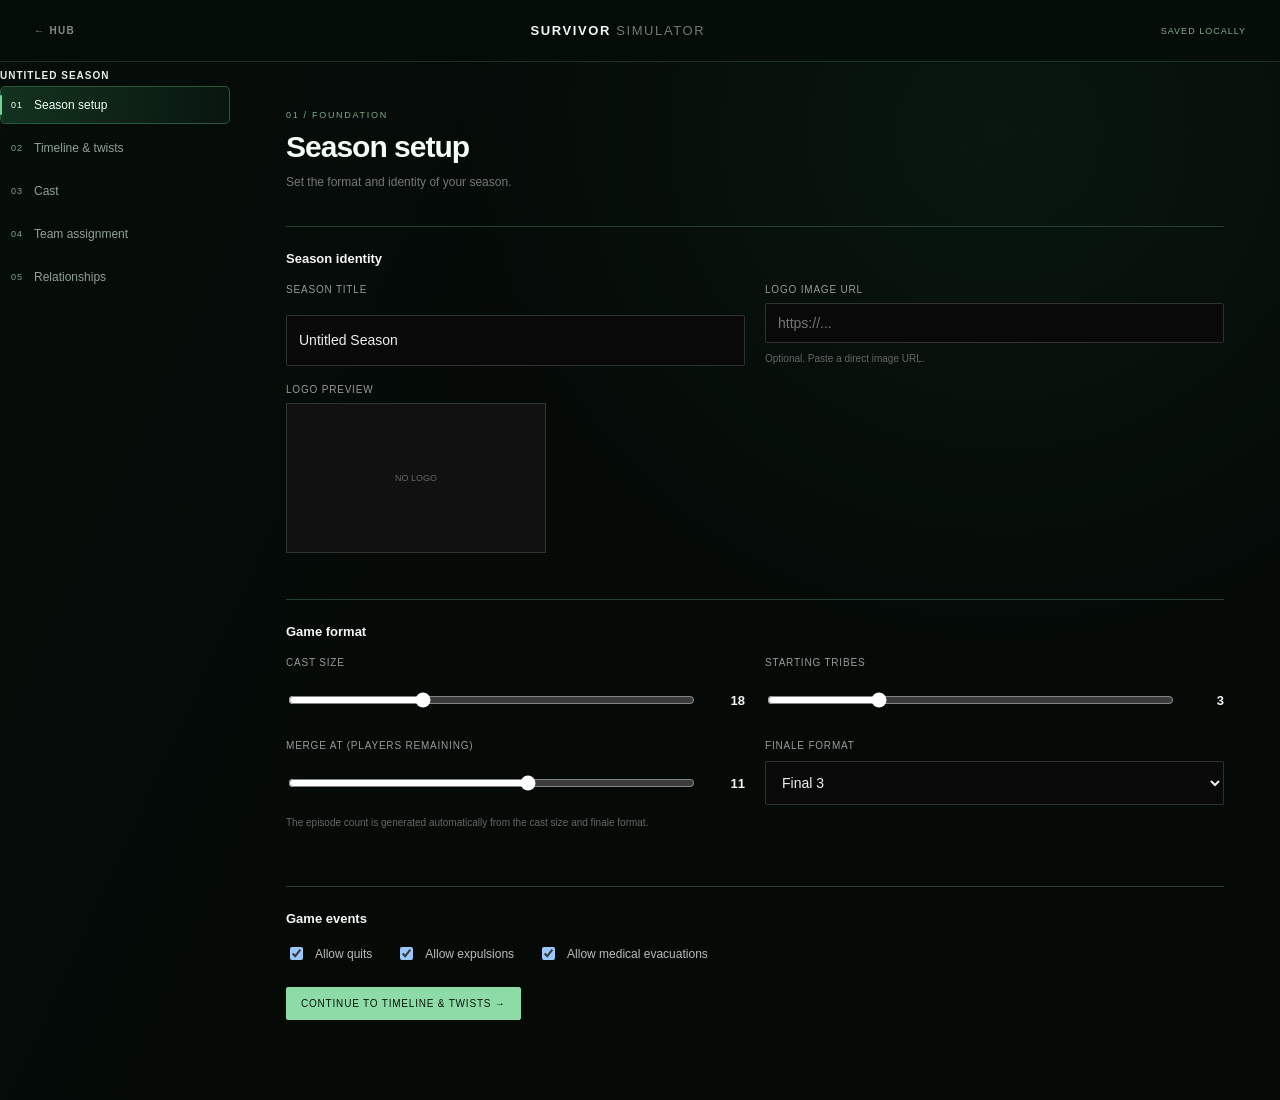
==== commit 82bc333f: "Remove Survivor sidebar and use compact top navigation" ====
--- a/survivor/index.html
+++ b/survivor/index.html
@@ -1,9 +1,9 @@
 <!doctype html>
-<html lang="en"> 
+<html lang="en">
 <head>
   <meta charset="utf-8">
   <meta name="viewport" content="width=device-width, initial-scale=1">
-  <meta name="theme-color" content="#07130d"> 
+  <meta name="theme-color" content="#07110b">
   <title>Survivor Simulator</title>
   <link rel="stylesheet" href="styles/main.css">
   <link rel="stylesheet" href="styles/layout.css">
@@ -15,33 +15,19 @@
     <header class="topbar">
       <a class="back-link" href="../index.html">← HUB</a>
       <div class="brand">SURVIVOR <span>SIMULATOR</span></div>
-      <div class="save-state" id="save-state"><i></i> SAVED LOCALLY</div>
+      <div class="save-state" id="save-state">SAVED LOCALLY</div>
     </header>
     <div class="workspace">
-      <aside class="sidebar">
-        <a class="sidebar-brand" href="../index.html" aria-label="Back to Simulators Hub">
-          <span class="brand-mark">S</span>
-          <span><strong>SURVIVOR</strong><small>SEASON BUILDER</small></span>
-        </a>
-        <div class="season-panel">
-          <span class="sidebar-label">CURRENT SEASON</span>
-          <strong class="season-mini" id="season-mini">NEW SEASON</strong>
-          <span class="season-indicator"><i></i> SAVED LOCALLY</span>
-        </div>
-        <nav id="navigation" aria-label="Season builder">
-          <span class="nav-group-label">BUILD YOUR SEASON</span>
-          <button class="nav-item active" data-page="setup"><span class="nav-number">01</span><span class="nav-copy"><strong>Season setup</strong><small>Format & identity</small></span></button>
-          <button class="nav-item" data-page="timeline"><span class="nav-number">02</span><span class="nav-copy"><strong>Timeline & twists</strong><small>Episode schedule</small></span></button>
-          <button class="nav-item" data-page="cast"><span class="nav-number">03</span><span class="nav-copy"><strong>Castaways</strong><small>Build your cast</small></span></button>
-          <button class="nav-item" data-page="teams"><span class="nav-number">04</span><span class="nav-copy"><strong>Tribes & teams</strong><small>Team assignment</small></span></button>
-          <button class="nav-item" data-page="relationships"><span class="nav-number">05</span><span class="nav-copy"><strong>Social dynamics</strong><small>Relationships & alliances</small></span></button>
+      <div class="navigation-bar">
+        <div class="season-mini" id="season-mini">NEW SEASON</div>
+        <nav id="navigation" aria-label="Season setup">
+          <button class="nav-item active" data-page="setup"><span>01</span> Season setup</button>
+          <button class="nav-item" data-page="timeline"><span>02</span> Timeline & twists</button>
+          <button class="nav-item" data-page="cast"><span>03</span> Cast</button>
+          <button class="nav-item" data-page="teams"><span>04</span> Team assignment</button>
+          <button class="nav-item" data-page="relationships"><span>05</span> Relationships</button>
         </nav>
-        <div class="sidebar-bottom">
-          <button class="reset-season" type="button" data-reset-season><span>↻</span> Reset entire season</button>
-          <a class="hub-return" href="../index.html">← Back to simulator hub</a>
-          <div class="sidebar-version">SURVIVOR SIMULATOR <span>V1.1</span></div>
-        </div>
-      </aside>
+      </div>
       <main class="main-content">
         <div id="page-content"></div>
       </main>
@@ -49,4 +35,4 @@
   </div>
   <script type="module" src="js/app.js"></script>
 </body>
-</html>
+</html>
--- a/survivor/styles/main.css
+++ b/survivor/styles/main.css
@@ -3,3 +3,67 @@
 /* Season builder refinements */
 .range-field{display:grid;gap:10px}.range-line{display:flex;align-items:center;gap:14px}.range-line input[type=range]{flex:1;min-width:0;accent-color:#fff}.range-value{min-width:34px;text-align:right;font-size:13px;font-weight:700}.logo-preview{width:min(100%,260px);height:150px;padding:8px}.logo-preview img{width:100%;height:100%;object-fit:contain}.episode-card{padding:14px}.episode-top{margin:0}.episode-twists{margin-top:12px}.twist-toggle{border:1px solid #383838;background:#111;color:#ddd;padding:8px 11px;font-size:10px}.twist-toggle[aria-expanded=true]{background:#eee;color:#111}.twist-picker{display:flex;flex-wrap:wrap;gap:7px;padding-top:11px}.twist-option{border:1px solid #3a3a3a;background:#090909;color:#aaa;padding:8px 10px;font-size:10px}.twist-option.selected{background:#eee;color:#111;border-color:#eee}.twist-option:disabled{opacity:.3}.relationship-table{min-width:0;table-layout:fixed}.relationship-table th,.relationship-table td{padding:6px 4px}.relationship-table th:first-child,.relationship-table td:first-child{width:110px}.relationship-cell{width:100%;height:30px;border:1px solid transparent;border-radius:3px;color:#111;font-size:9px;font-weight:700;cursor:pointer}.relationship-cell:disabled{opacity:.2;cursor:default}.relationship-cell:hover{outline:1px solid #fff}.relationship-legend{display:flex;gap:12px;flex-wrap:wrap;margin:12px 0;color:#888;font-size:10px}.legend-dot{display:inline-block;width:8px;height:8px;border-radius:50%;margin-right:5px}.rel-backdrop{position:fixed;inset:0;background:#000b;z-index:20;display:grid;place-items:center;padding:18px}.rel-menu{width:min(100%,390px);background:#0b0b0b;border:1px solid #444;padding:20px;box-shadow:0 15px 60px #000}.rel-menu h3{font-size:15px;margin:0 0 5px}.rel-menu p{font-size:11px;color:#888;margin:0 0 16px}.rel-options{display:grid;grid-template-columns:1fr 1fr;gap:8px}.rel-choice{padding:11px 9px;border:1px solid #333;background:#111;color:#ddd;text-align:left;font-size:11px}.rel-choice.active{border-color:#fff}.rel-choice small{display:block;color:#888;font-size:9px;margin-top:4px}.rel-clear{margin-top:12px;width:100%}.timeline-footer{display:flex;justify-content:flex-end;margin-top:18px}.hidden{display:none!important}
 @media(max-width:700px){.relationship-table th:first-child,.relationship-table td:first-child{width:76px}.relationship-cell{height:26px;font-size:8px}.relationship-table th,.relationship-table td{padding:3px 2px}}
+
+/* Forest-green Survivor identity */
+:root{--accent:#63c78a;--accent-soft:#163c29;--accent-line:#28583c}
+body{background:radial-gradient(ellipse at 78% 12%,rgba(27,91,55,.16),transparent 38%),#050a07}
+.topbar{background:rgba(5,13,8,.94);border-bottom-color:#183323}
+.workspace{background:linear-gradient(115deg,rgba(13,39,24,.12),transparent 38%)}
+.sidebar{background:rgba(5,15,9,.92);border-right-color:#1c3827;padding:25px 14px 18px}
+.sidebar-brand{display:flex;align-items:center;gap:11px;padding:0 10px 25px;text-decoration:none;color:#f2fff6;border-bottom:1px solid #1c3827}
+.brand-mark{width:34px;height:34px;display:grid;place-items:center;background:#163c29;border:1px solid #36734e;color:#9ce5b5;font-size:17px;font-weight:800}
+.sidebar-brand strong{display:block;font-size:11px;letter-spacing:1.5px}
+.sidebar-brand small{display:block;margin-top:4px;color:#6f9a7d;font-size:8px;letter-spacing:1.4px}
+.season-panel{margin:19px 5px 23px;padding:13px 12px;background:linear-gradient(135deg,rgba(28,75,47,.45),rgba(12,31,19,.35));border:1px solid #244b32;border-radius:5px}
+.sidebar-label,.nav-group-label{display:block;color:#71917a;font-size:8px;font-weight:700;letter-spacing:1.5px}
+.season-mini{display:block;padding:8px 0 5px;color:#e1f3e6;font-size:10px;letter-spacing:1px}
+.season-indicator{display:flex;align-items:center;gap:6px;color:#7ca98a;font-size:8px;letter-spacing:1px}
+.season-indicator i,.save-state i{width:6px;height:6px;border-radius:50%;background:#67c98b;display:inline-block}
+#navigation{display:grid;gap:5px}
+.nav-group-label{padding:0 12px 9px}
+.nav-item{position:relative;gap:11px;padding:11px 10px;border:1px solid transparent;border-radius:5px;color:#8da294;transition:background .15s,border-color .15s,color .15s}
+.nav-item .nav-number{width:26px;height:26px;display:grid;place-items:center;border:1px solid #294735;border-radius:4px;color:#73927d;font-size:9px;flex:0 0 auto}
+.nav-copy{display:grid;gap:4px}
+.nav-copy strong{font-size:11px;font-weight:600}
+.nav-copy small{font-size:9px;color:#688171}
+.nav-item:hover{background:#102719;color:#e8f8ed}
+.nav-item.active{background:linear-gradient(90deg,rgba(34,95,57,.45),rgba(21,57,35,.22));border-color:#28583c;color:#f1fff4}
+.nav-item.active:before{content:"";position:absolute;left:-1px;top:8px;bottom:8px;width:2px;background:#71d395;border-radius:2px}
+.nav-item.active .nav-number{background:#1d4a30;border-color:#3b7951;color:#a7edbd}
+.nav-item.active .nav-copy small{color:#91b99d}
+.sidebar-bottom{margin-top:auto;padding:20px 5px 0;border-top:1px solid #1c3827}
+.reset-season{width:100%;display:flex;align-items:center;gap:9px;padding:10px 11px;border:1px solid #563b35;border-radius:4px;background:rgba(65,35,29,.2);color:#c99b8d;text-align:left;font-size:10px}
+.reset-season:hover{background:rgba(94,47,37,.32);border-color:#895747;color:#f0c2b4}
+.reset-season span{font-size:15px}
+.hub-return{display:block;padding:14px 10px 12px;color:#779581;text-decoration:none;font-size:10px}
+.hub-return:hover{color:#b9e8c7}
+.sidebar-version{display:flex;justify-content:space-between;padding:10px;color:#506e59;font-size:8px;letter-spacing:1px}
+.sidebar-version span{color:#71917a}
+.save-state{display:flex;align-items:center;gap:7px;color:#83ad90}
+.main-content{position:relative}
+.page-heading h1{color:#f1fff4}
+.eyebrow{color:#77ad88}
+.section{border-top-color:#23412e}
+.field input:focus,.field select:focus,.field textarea:focus,.inline-input:focus{border-color:#5caa77;box-shadow:0 0 0 2px rgba(77,160,104,.12)}
+.btn.primary{background:#8ddba6;border-color:#8ddba6;color:#07150c}
+.btn.primary:hover{background:#a8e8b9;border-color:#a8e8b9}
+.btn{border-color:#34513d}
+.btn:hover{border-color:#609773;background:#183322}
+.nav-item span{color:#83a48d}
+@media(max-width:850px){
+ #navigation .nav-item span{display:flex}
+ #navigation .nav-item .nav-number{display:grid}
+ #navigation .nav-item .nav-copy{display:grid}
+ .sidebar{padding:12px;border-right:0;border-bottom-color:#23412e}
+ .sidebar-brand{display:none}
+ .season-panel{display:none}
+ .sidebar-bottom{display:flex;align-items:center;gap:8px;padding:10px 0 0;margin-top:10px}
+ .reset-season{width:auto;white-space:nowrap}
+ .hub-return{padding:10px;white-space:nowrap}
+ .sidebar-version{display:none}
+ #navigation{display:flex;overflow-x:auto;padding-bottom:2px}
+ .nav-group-label{display:none}
+ .nav-item{flex:0 0 auto}
+ .nav-copy small{display:none}
+}
+@media(max-width:560px){.sidebar-bottom{justify-content:space-between}.reset-season{font-size:9px;padding:9px}.hub-return{font-size:9px}}
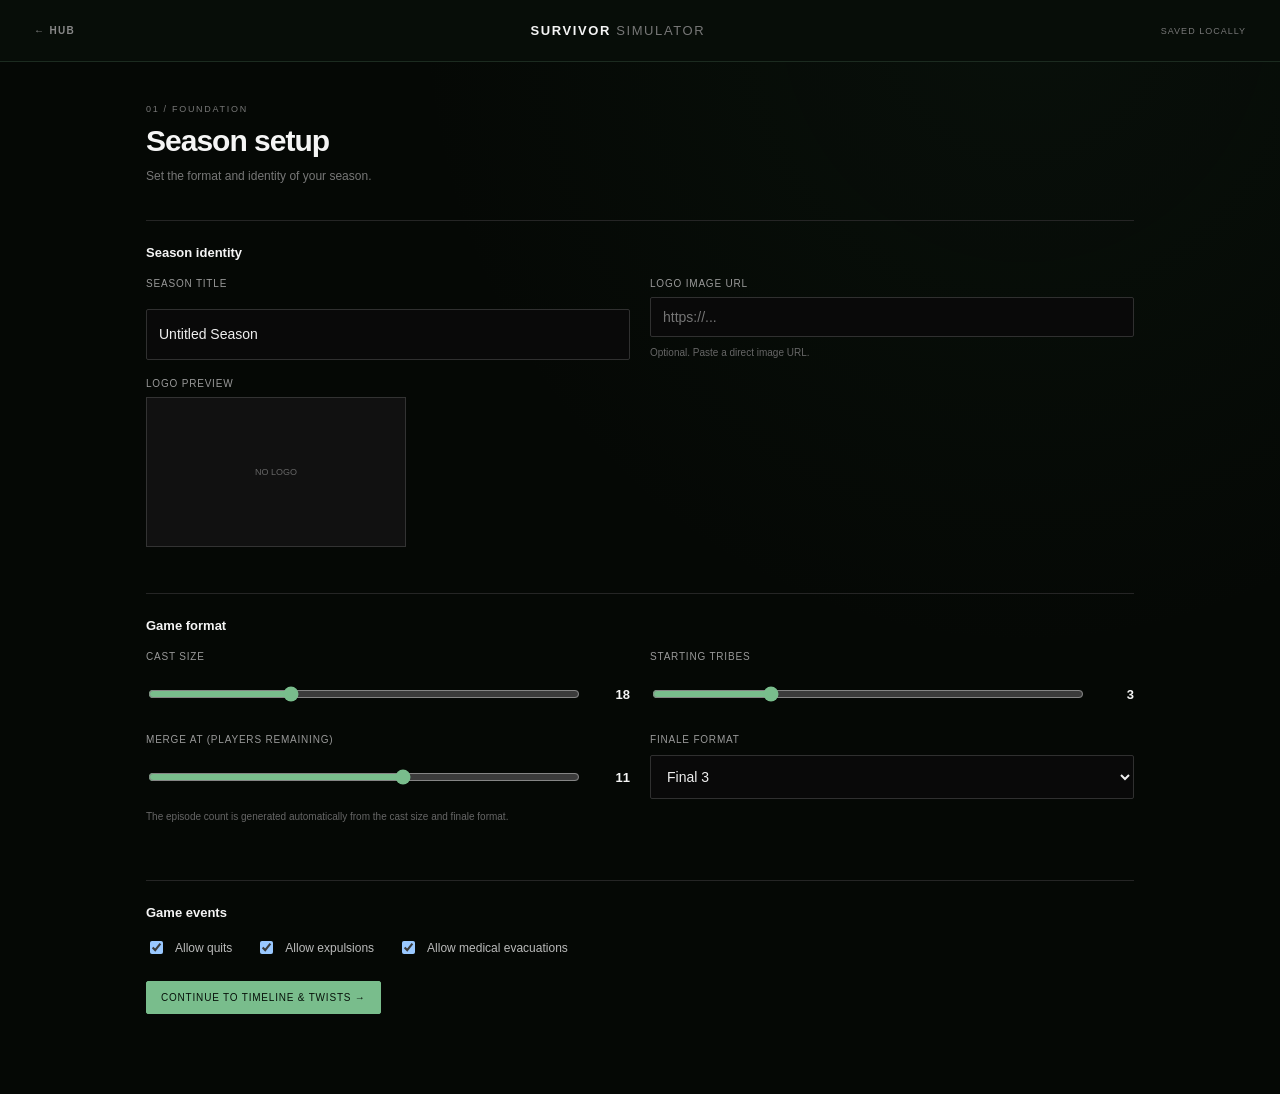
==== commit 252076c5: "Remove all Survivor navigation UI" ====
--- a/survivor/index.html
+++ b/survivor/index.html
@@ -3,7 +3,7 @@
 <head>
   <meta charset="utf-8">
   <meta name="viewport" content="width=device-width, initial-scale=1">
-  <meta name="theme-color" content="#07110b">
+  <meta name="theme-color" content="#102719">
   <title>Survivor Simulator</title>
   <link rel="stylesheet" href="styles/main.css">
   <link rel="stylesheet" href="styles/layout.css">
@@ -17,21 +17,9 @@
       <div class="brand">SURVIVOR <span>SIMULATOR</span></div>
       <div class="save-state" id="save-state">SAVED LOCALLY</div>
     </header>
-    <div class="workspace">
-      <div class="navigation-bar">
-        <div class="season-mini" id="season-mini">NEW SEASON</div>
-        <nav id="navigation" aria-label="Season setup">
-          <button class="nav-item active" data-page="setup"><span>01</span> Season setup</button>
-          <button class="nav-item" data-page="timeline"><span>02</span> Timeline & twists</button>
-          <button class="nav-item" data-page="cast"><span>03</span> Cast</button>
-          <button class="nav-item" data-page="teams"><span>04</span> Team assignment</button>
-          <button class="nav-item" data-page="relationships"><span>05</span> Relationships</button>
-        </nav>
-      </div>
-      <main class="main-content">
-        <div id="page-content"></div>
-      </main>
-    </div>
+    <main class="main-content">
+      <div id="page-content"></div>
+    </main>
   </div>
   <script type="module" src="js/app.js"></script>
 </body>
--- a/survivor/styles/main.css
+++ b/survivor/styles/main.css
@@ -4,66 +4,31 @@
 .range-field{display:grid;gap:10px}.range-line{display:flex;align-items:center;gap:14px}.range-line input[type=range]{flex:1;min-width:0;accent-color:#fff}.range-value{min-width:34px;text-align:right;font-size:13px;font-weight:700}.logo-preview{width:min(100%,260px);height:150px;padding:8px}.logo-preview img{width:100%;height:100%;object-fit:contain}.episode-card{padding:14px}.episode-top{margin:0}.episode-twists{margin-top:12px}.twist-toggle{border:1px solid #383838;background:#111;color:#ddd;padding:8px 11px;font-size:10px}.twist-toggle[aria-expanded=true]{background:#eee;color:#111}.twist-picker{display:flex;flex-wrap:wrap;gap:7px;padding-top:11px}.twist-option{border:1px solid #3a3a3a;background:#090909;color:#aaa;padding:8px 10px;font-size:10px}.twist-option.selected{background:#eee;color:#111;border-color:#eee}.twist-option:disabled{opacity:.3}.relationship-table{min-width:0;table-layout:fixed}.relationship-table th,.relationship-table td{padding:6px 4px}.relationship-table th:first-child,.relationship-table td:first-child{width:110px}.relationship-cell{width:100%;height:30px;border:1px solid transparent;border-radius:3px;color:#111;font-size:9px;font-weight:700;cursor:pointer}.relationship-cell:disabled{opacity:.2;cursor:default}.relationship-cell:hover{outline:1px solid #fff}.relationship-legend{display:flex;gap:12px;flex-wrap:wrap;margin:12px 0;color:#888;font-size:10px}.legend-dot{display:inline-block;width:8px;height:8px;border-radius:50%;margin-right:5px}.rel-backdrop{position:fixed;inset:0;background:#000b;z-index:20;display:grid;place-items:center;padding:18px}.rel-menu{width:min(100%,390px);background:#0b0b0b;border:1px solid #444;padding:20px;box-shadow:0 15px 60px #000}.rel-menu h3{font-size:15px;margin:0 0 5px}.rel-menu p{font-size:11px;color:#888;margin:0 0 16px}.rel-options{display:grid;grid-template-columns:1fr 1fr;gap:8px}.rel-choice{padding:11px 9px;border:1px solid #333;background:#111;color:#ddd;text-align:left;font-size:11px}.rel-choice.active{border-color:#fff}.rel-choice small{display:block;color:#888;font-size:9px;margin-top:4px}.rel-clear{margin-top:12px;width:100%}.timeline-footer{display:flex;justify-content:flex-end;margin-top:18px}.hidden{display:none!important}
 @media(max-width:700px){.relationship-table th:first-child,.relationship-table td:first-child{width:76px}.relationship-cell{height:26px;font-size:8px}.relationship-table th,.relationship-table td{padding:3px 2px}}
 
-/* Forest-green Survivor identity */
-:root{--accent:#63c78a;--accent-soft:#163c29;--accent-line:#28583c}
-body{background:radial-gradient(ellipse at 78% 12%,rgba(27,91,55,.16),transparent 38%),#050a07}
-.topbar{background:rgba(5,13,8,.94);border-bottom-color:#183323}
-.workspace{background:linear-gradient(115deg,rgba(13,39,24,.12),transparent 38%)}
-.sidebar{background:rgba(5,15,9,.92);border-right-color:#1c3827;padding:25px 14px 18px}
-.sidebar-brand{display:flex;align-items:center;gap:11px;padding:0 10px 25px;text-decoration:none;color:#f2fff6;border-bottom:1px solid #1c3827}
-.brand-mark{width:34px;height:34px;display:grid;place-items:center;background:#163c29;border:1px solid #36734e;color:#9ce5b5;font-size:17px;font-weight:800}
-.sidebar-brand strong{display:block;font-size:11px;letter-spacing:1.5px}
-.sidebar-brand small{display:block;margin-top:4px;color:#6f9a7d;font-size:8px;letter-spacing:1.4px}
-.season-panel{margin:19px 5px 23px;padding:13px 12px;background:linear-gradient(135deg,rgba(28,75,47,.45),rgba(12,31,19,.35));border:1px solid #244b32;border-radius:5px}
-.sidebar-label,.nav-group-label{display:block;color:#71917a;font-size:8px;font-weight:700;letter-spacing:1.5px}
-.season-mini{display:block;padding:8px 0 5px;color:#e1f3e6;font-size:10px;letter-spacing:1px}
-.season-indicator{display:flex;align-items:center;gap:6px;color:#7ca98a;font-size:8px;letter-spacing:1px}
-.season-indicator i,.save-state i{width:6px;height:6px;border-radius:50%;background:#67c98b;display:inline-block}
-#navigation{display:grid;gap:5px}
-.nav-group-label{padding:0 12px 9px}
-.nav-item{position:relative;gap:11px;padding:11px 10px;border:1px solid transparent;border-radius:5px;color:#8da294;transition:background .15s,border-color .15s,color .15s}
-.nav-item .nav-number{width:26px;height:26px;display:grid;place-items:center;border:1px solid #294735;border-radius:4px;color:#73927d;font-size:9px;flex:0 0 auto}
-.nav-copy{display:grid;gap:4px}
-.nav-copy strong{font-size:11px;font-weight:600}
-.nav-copy small{font-size:9px;color:#688171}
-.nav-item:hover{background:#102719;color:#e8f8ed}
-.nav-item.active{background:linear-gradient(90deg,rgba(34,95,57,.45),rgba(21,57,35,.22));border-color:#28583c;color:#f1fff4}
-.nav-item.active:before{content:"";position:absolute;left:-1px;top:8px;bottom:8px;width:2px;background:#71d395;border-radius:2px}
-.nav-item.active .nav-number{background:#1d4a30;border-color:#3b7951;color:#a7edbd}
-.nav-item.active .nav-copy small{color:#91b99d}
-.sidebar-bottom{margin-top:auto;padding:20px 5px 0;border-top:1px solid #1c3827}
-.reset-season{width:100%;display:flex;align-items:center;gap:9px;padding:10px 11px;border:1px solid #563b35;border-radius:4px;background:rgba(65,35,29,.2);color:#c99b8d;text-align:left;font-size:10px}
-.reset-season:hover{background:rgba(94,47,37,.32);border-color:#895747;color:#f0c2b4}
-.reset-season span{font-size:15px}
-.hub-return{display:block;padding:14px 10px 12px;color:#779581;text-decoration:none;font-size:10px}
-.hub-return:hover{color:#b9e8c7}
-.sidebar-version{display:flex;justify-content:space-between;padding:10px;color:#506e59;font-size:8px;letter-spacing:1px}
-.sidebar-version span{color:#71917a}
-.save-state{display:flex;align-items:center;gap:7px;color:#83ad90}
-.main-content{position:relative}
-.page-heading h1{color:#f1fff4}
-.eyebrow{color:#77ad88}
-.section{border-top-color:#23412e}
-.field input:focus,.field select:focus,.field textarea:focus,.inline-input:focus{border-color:#5caa77;box-shadow:0 0 0 2px rgba(77,160,104,.12)}
-.btn.primary{background:#8ddba6;border-color:#8ddba6;color:#07150c}
-.btn.primary:hover{background:#a8e8b9;border-color:#a8e8b9}
-.btn{border-color:#34513d}
-.btn:hover{border-color:#609773;background:#183322}
-.nav-item span{color:#83a48d}
+
+/* Subtle green tint only; keep the original minimal layout */
+:root{--accent:#79bd8c}
+body{background:radial-gradient(ellipse at 80% 0%,rgba(34,88,49,.10),transparent 42%),#050805}
+.topbar{background:#070d08;border-bottom-color:#1c2b20}
+.workspace{display:block}
+.navigation-bar{display:flex;align-items:center;gap:24px;padding:12px 34px;border-bottom:1px solid #1b2b20;background:#080e09}
+.navigation-bar .season-mini{flex:0 0 auto;padding:0;color:#75927b;font-size:9px;letter-spacing:1.2px}
+#navigation{display:flex;align-items:center;gap:5px;min-width:0;overflow-x:auto}
+.nav-item{white-space:nowrap;padding:9px 11px;border-radius:2px}
+.nav-item:hover{background:#102017;color:#e9f5eb}
+.nav-item.active{background:#173522;color:#eaffee}
+.nav-item.active span{color:#9bd4a8}
+.main-content{width:min(100%,1100px);padding:42px 56px 80px;margin:0 auto}
+.field input:focus,.field select:focus,.field textarea:focus,.inline-input:focus{border-color:#578b63}
+.field input[type=checkbox]{accent-color:#79bd8c}
+.range-line input[type=range]{accent-color:#79bd8c}
+.btn.primary{background:#79bd8c;color:#07110a;border-color:#79bd8c}
+.btn.primary:hover{background:#91cda1;border-color:#91cda1}
 @media(max-width:850px){
- #navigation .nav-item span{display:flex}
- #navigation .nav-item .nav-number{display:grid}
- #navigation .nav-item .nav-copy{display:grid}
- .sidebar{padding:12px;border-right:0;border-bottom-color:#23412e}
- .sidebar-brand{display:none}
- .season-panel{display:none}
- .sidebar-bottom{display:flex;align-items:center;gap:8px;padding:10px 0 0;margin-top:10px}
- .reset-season{width:auto;white-space:nowrap}
- .hub-return{padding:10px;white-space:nowrap}
- .sidebar-version{display:none}
- #navigation{display:flex;overflow-x:auto;padding-bottom:2px}
- .nav-group-label{display:none}
- .nav-item{flex:0 0 auto}
- .nav-copy small{display:none}
+ .navigation-bar{padding:10px 14px;display:block}
+ .navigation-bar .season-mini{padding:0 10px 8px}
+ #navigation{display:flex;overflow-x:auto}
+ .nav-item{flex:0 0 auto;white-space:nowrap}
+ .nav-item span{display:inline}
+ .main-content{padding:32px 22px 60px}
 }
-@media(max-width:560px){.sidebar-bottom{justify-content:space-between}.reset-season{font-size:9px;padding:9px}.hub-return{font-size:9px}}
+@media(max-width:560px){.main-content{padding:28px 16px 50px}}
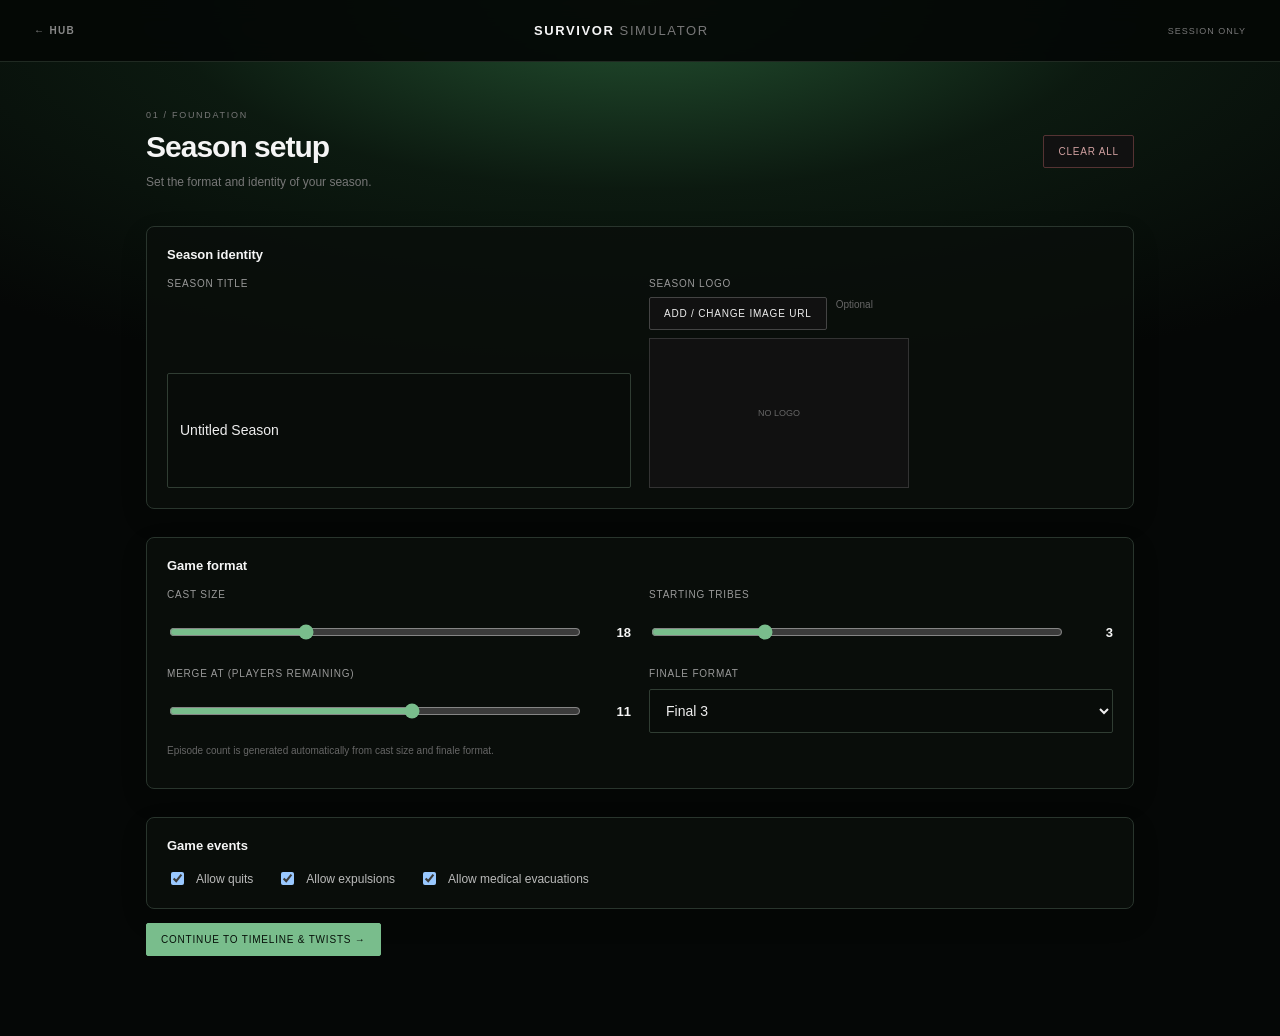
==== commit 4e87a164: "Clarify season data is session-only" ====
--- a/survivor/index.html
+++ b/survivor/index.html
@@ -15,7 +15,7 @@
     <header class="topbar">
       <a class="back-link" href="../index.html">← HUB</a>
       <div class="brand">SURVIVOR <span>SIMULATOR</span></div>
-      <div class="save-state" id="save-state">SAVED LOCALLY</div>
+      <div class="save-state" id="save-state">SESSION ONLY</div>
     </header>
     <main class="main-content">
       <div id="page-content"></div>
--- a/survivor/styles/main.css
+++ b/survivor/styles/main.css
@@ -5,30 +5,94 @@
 @media(max-width:700px){.relationship-table th:first-child,.relationship-table td:first-child{width:76px}.relationship-cell{height:26px;font-size:8px}.relationship-table th,.relationship-table td{padding:3px 2px}}
 
 
-/* Subtle green tint only; keep the original minimal layout */
+/* Dark base with a subtle green glow at the top centre */
 :root{--accent:#79bd8c}
-body{background:radial-gradient(ellipse at 80% 0%,rgba(34,88,49,.10),transparent 42%),#050805}
-.topbar{background:#070d08;border-bottom-color:#1c2b20}
-.workspace{display:block}
-.navigation-bar{display:flex;align-items:center;gap:24px;padding:12px 34px;border-bottom:1px solid #1b2b20;background:#080e09}
-.navigation-bar .season-mini{flex:0 0 auto;padding:0;color:#75927b;font-size:9px;letter-spacing:1.2px}
-#navigation{display:flex;align-items:center;gap:5px;min-width:0;overflow-x:auto}
-.nav-item{white-space:nowrap;padding:9px 11px;border-radius:2px}
-.nav-item:hover{background:#102017;color:#e9f5eb}
-.nav-item.active{background:#173522;color:#eaffee}
-.nav-item.active span{color:#9bd4a8}
-.main-content{width:min(100%,1100px);padding:42px 56px 80px;margin:0 auto}
-.field input:focus,.field select:focus,.field textarea:focus,.inline-input:focus{border-color:#578b63}
+body{background:radial-gradient(ellipse 72% 48% at 50% 0%,rgba(37,91,51,.48) 0%,rgba(15,34,21,.24) 48%,rgba(5,8,6,0) 82%),#050706}
+.topbar{background:#070b08;border-bottom-color:#202a22}
+.field input:focus,.field select:focus,.field textarea:focus,.inline-input:focus{border-color:#79bd8c}
 .field input[type=checkbox]{accent-color:#79bd8c}
 .range-line input[type=range]{accent-color:#79bd8c}
 .btn.primary{background:#79bd8c;color:#07110a;border-color:#79bd8c}
 .btn.primary:hover{background:#91cda1;border-color:#91cda1}
-@media(max-width:850px){
- .navigation-bar{padding:10px 14px;display:block}
- .navigation-bar .season-mini{padding:0 10px 8px}
- #navigation{display:flex;overflow-x:auto}
- .nav-item{flex:0 0 auto;white-space:nowrap}
- .nav-item span{display:inline}
- .main-content{padding:32px 22px 60px}
-}
+@media(max-width:850px){.main-content{padding:32px 22px 60px}}
 @media(max-width:560px){.main-content{padding:28px 16px 50px}}
+
+
+/* Season builder layout polish */
+:root{--accent:#78b889}
+body{background:radial-gradient(ellipse 78% 44% at 50% 0%,rgba(48,112,66,.72) 0%,rgba(20,48,28,.45) 48%,rgba(5,7,6,.12) 100%),#050706;background-repeat:no-repeat;background-attachment:fixed}
+.topbar{background:rgba(5,8,6,.94);backdrop-filter:blur(12px)}
+.main-content{position:relative}
+.page-heading{align-items:center}
+.setup-grid{display:grid;gap:14px}
+.setup-card{border:1px solid #29352d;background:rgba(10,15,11,.86);padding:20px;border-radius:8px;margin:0 0 14px;box-shadow:0 10px 28px rgba(0,0,0,.12)}
+.setup-card .section-head{margin-bottom:16px}
+.setup-card .section-head p{margin:4px 0 0}
+.field-grid{gap:14px 18px}
+.field input,.field select,.field textarea,.inline-input{background:#080c09;border-color:#303d33}
+.cast-grid{grid-template-columns:repeat(3,minmax(0,1fr));gap:14px}
+.player-card{background:rgba(10,15,11,.92);border:1px solid #29372d;border-radius:8px;padding:15px;min-width:0}
+.player-card-head{margin-bottom:12px}
+.player-preview{align-items:center;gap:13px}
+.avatar{width:76px;height:76px;flex:0 0 76px;border-radius:7px;overflow:hidden;background:#111a13}
+.avatar img{display:block;width:100%;height:100%;object-fit:contain}
+.player-title{min-width:0;overflow-wrap:anywhere}
+.player-fields{grid-template-columns:1fr 1fr;gap:10px}
+.player-fields .field.full{grid-column:1/-1}
+.inline-control{display:flex;align-items:center;gap:7px;min-width:0}
+.inline-control input{flex:1;min-width:0}
+.btn.compact{padding:9px 10px;white-space:nowrap}
+.url-button{width:100%;text-align:left;text-transform:none;letter-spacing:0}
+.archetype-stats{border-top:1px solid #29352d;margin-top:14px;padding-top:12px}
+.stats-heading{display:flex;justify-content:space-between;gap:8px;font-size:10px}
+.stats-heading span{color:#7e9a83}
+.mini-stat-grid{display:grid;grid-template-columns:repeat(4,minmax(0,1fr));gap:6px;margin-top:9px}
+.mini-stat{background:#101812;border:1px solid #243329;border-radius:4px;padding:6px;display:grid;gap:4px}
+.mini-stat span{font-size:8px;color:#91a294;text-transform:uppercase;letter-spacing:.4px}
+.mini-stat b{font-size:11px}
+.episode-list{gap:9px}
+.episode-card{padding:0;border-radius:7px;overflow:hidden}
+.episode-card.pre-merge{background:rgba(12,26,17,.94);border-color:#315b3d}
+.episode-card.merge-episode{background:rgba(25,25,17,.94);border-color:#655a32}
+.episode-summary{list-style:none;display:flex;align-items:center;justify-content:space-between;gap:14px;padding:15px 17px;cursor:pointer}
+.episode-summary::-webkit-details-marker{display:none}
+.episode-summary>span:first-child{display:flex;align-items:center;gap:12px}
+.phase-label{font-size:9px;letter-spacing:1px;padding:5px 7px;border-radius:3px;background:#1b3a25;color:#a6d9b2}
+.merge-episode .phase-label{background:#453d20;color:#e4d69c}
+.episode-count{font-size:10px;color:#aab5ac}
+.episode-count b{font-size:14px;margin-left:8px}
+.episode-body{padding:0 16px 16px;border-top:1px solid rgba(150,180,150,.12)}
+.twist-picker{padding-top:14px}
+.twist-option{border-radius:4px}
+.twist-option.selected{background:#7eb88a;color:#08110a;border-color:#7eb88a}
+.team-grid{gap:14px}
+.team-card{border:1px solid #29372d;background:rgba(10,15,11,.92);border-radius:8px}
+.team-head{display:flex;align-items:center;gap:11px;margin-bottom:12px}
+.team-head strong{font-size:13px}
+.team-icon{width:42px;height:42px;border:1px solid #39483b;border-radius:7px;background:#111a13;display:grid;place-items:center;overflow:hidden;color:#9ab79e}
+.team-icon img{width:100%;height:100%;object-fit:contain}
+.colour-tools{display:grid;grid-template-columns:1fr 1fr;gap:10px;margin-top:13px}
+.colour-tools input[type=color]{width:100%;height:34px;padding:3px;background:#080c09;border:1px solid #303d33}
+.colour-tools .check-row{grid-column:1/-1}
+.tiny-team-icon{width:19px;height:19px;object-fit:contain;vertical-align:middle;margin-right:5px}
+.relationship-table th,.relationship-table td{padding:5px 3px}
+.relationship-table th{overflow-wrap:anywhere}
+.matrix-avatar{display:block;width:28px;height:28px;object-fit:contain;margin:0 auto 4px;border-radius:50%}
+.relationship-cell{min-width:20px;height:38px;padding:0;display:table-cell;text-align:center;vertical-align:middle;cursor:pointer;font-size:10px;font-weight:700}
+.relationship-cell:hover{filter:brightness(1.22);outline:2px solid #dce9dd;outline-offset:-2px}
+.diagonal-cell{color:#5b655d}
+.alliance-player-grid{display:grid;grid-template-columns:repeat(4,minmax(0,1fr));gap:8px;margin-top:14px}
+.alliance-player{min-width:0;display:flex;align-items:center;gap:7px;text-align:left;padding:8px;background:#0b110d;border:1px solid #303d33;color:#cbd6cd;border-radius:5px;cursor:pointer}
+.alliance-player.selected{border-color:#82bd8e;background:#17291c;color:#e5f3e7}
+.alliance-player img{width:32px;height:32px;object-fit:contain;border-radius:4px;background:#18221a;flex:0 0 32px}
+.alliance-player>span:not(.alliance-placeholder){font-size:10px;overflow-wrap:anywhere;flex:1}
+.alliance-player b{color:#9dcea7}
+.alliance-placeholder{width:32px;height:32px;display:grid;place-items:center;background:#18221a;border-radius:4px;flex:0 0 32px}
+.alliance-card{border:1px solid #29372d;background:#0a100c;border-radius:7px;padding:15px}
+.url-backdrop{position:fixed;inset:0;background:rgba(0,0,0,.78);z-index:40;display:grid;place-items:center;padding:18px}
+.url-dialog{width:min(100%,440px);background:#0b120d;border:1px solid #405444;border-radius:9px;padding:22px;box-shadow:0 18px 70px #000}
+.url-dialog h3{margin:0 0 7px;font-size:16px}
+.url-dialog p{margin:0 0 16px;color:#9aaa9d;font-size:11px}
+.url-dialog-input{width:100%;padding:12px;background:#060a07;border:1px solid #344438;color:#fff;border-radius:4px;margin-bottom:15px}
+@media(max-width:900px){.cast-grid{grid-template-columns:repeat(2,minmax(0,1fr))}.alliance-player-grid{grid-template-columns:repeat(3,minmax(0,1fr))}}
+@media(max-width:600px){.cast-grid{grid-template-columns:1fr}.setup-card{padding:14px}.alliance-player-grid{grid-template-columns:repeat(2,minmax(0,1fr))}.mini-stat-grid{grid-template-columns:repeat(4,minmax(0,1fr))}.episode-summary{padding:13px}.episode-summary>span:first-child{gap:7px}.phase-label{font-size:8px}}
